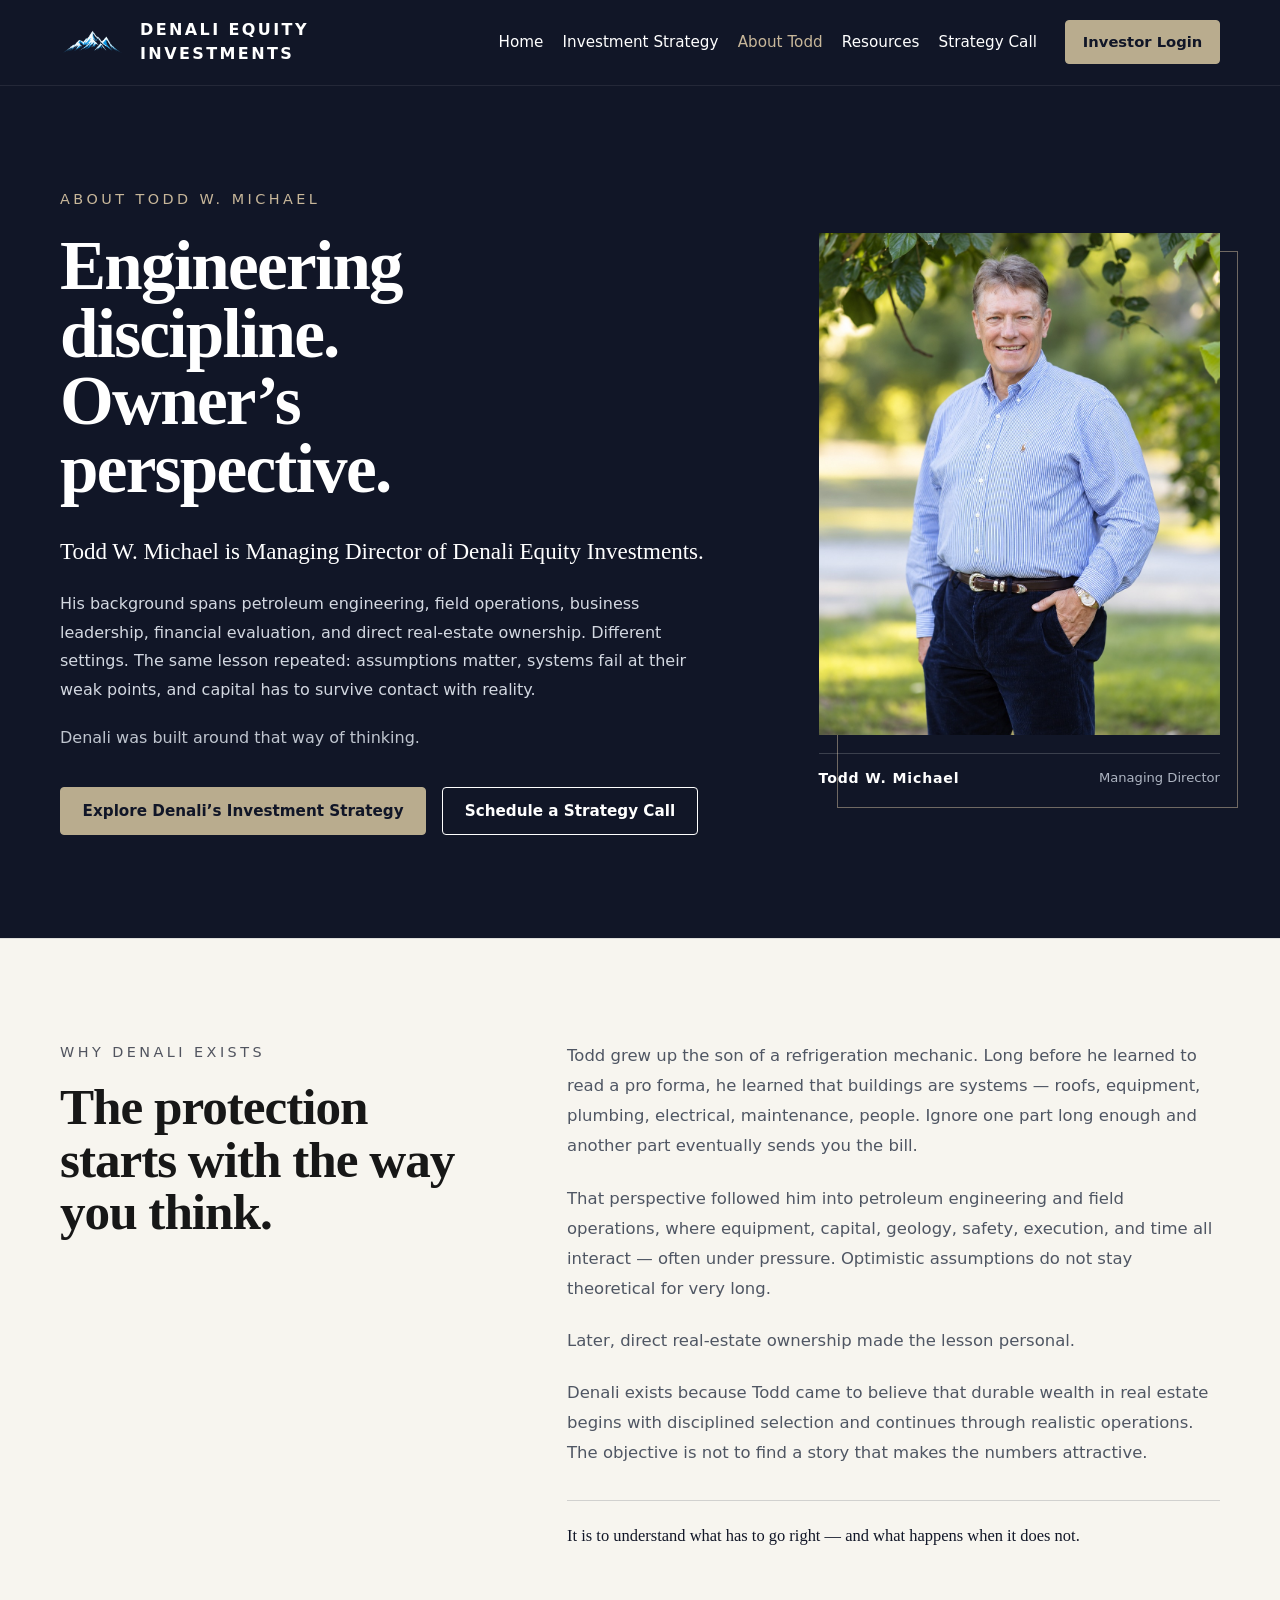
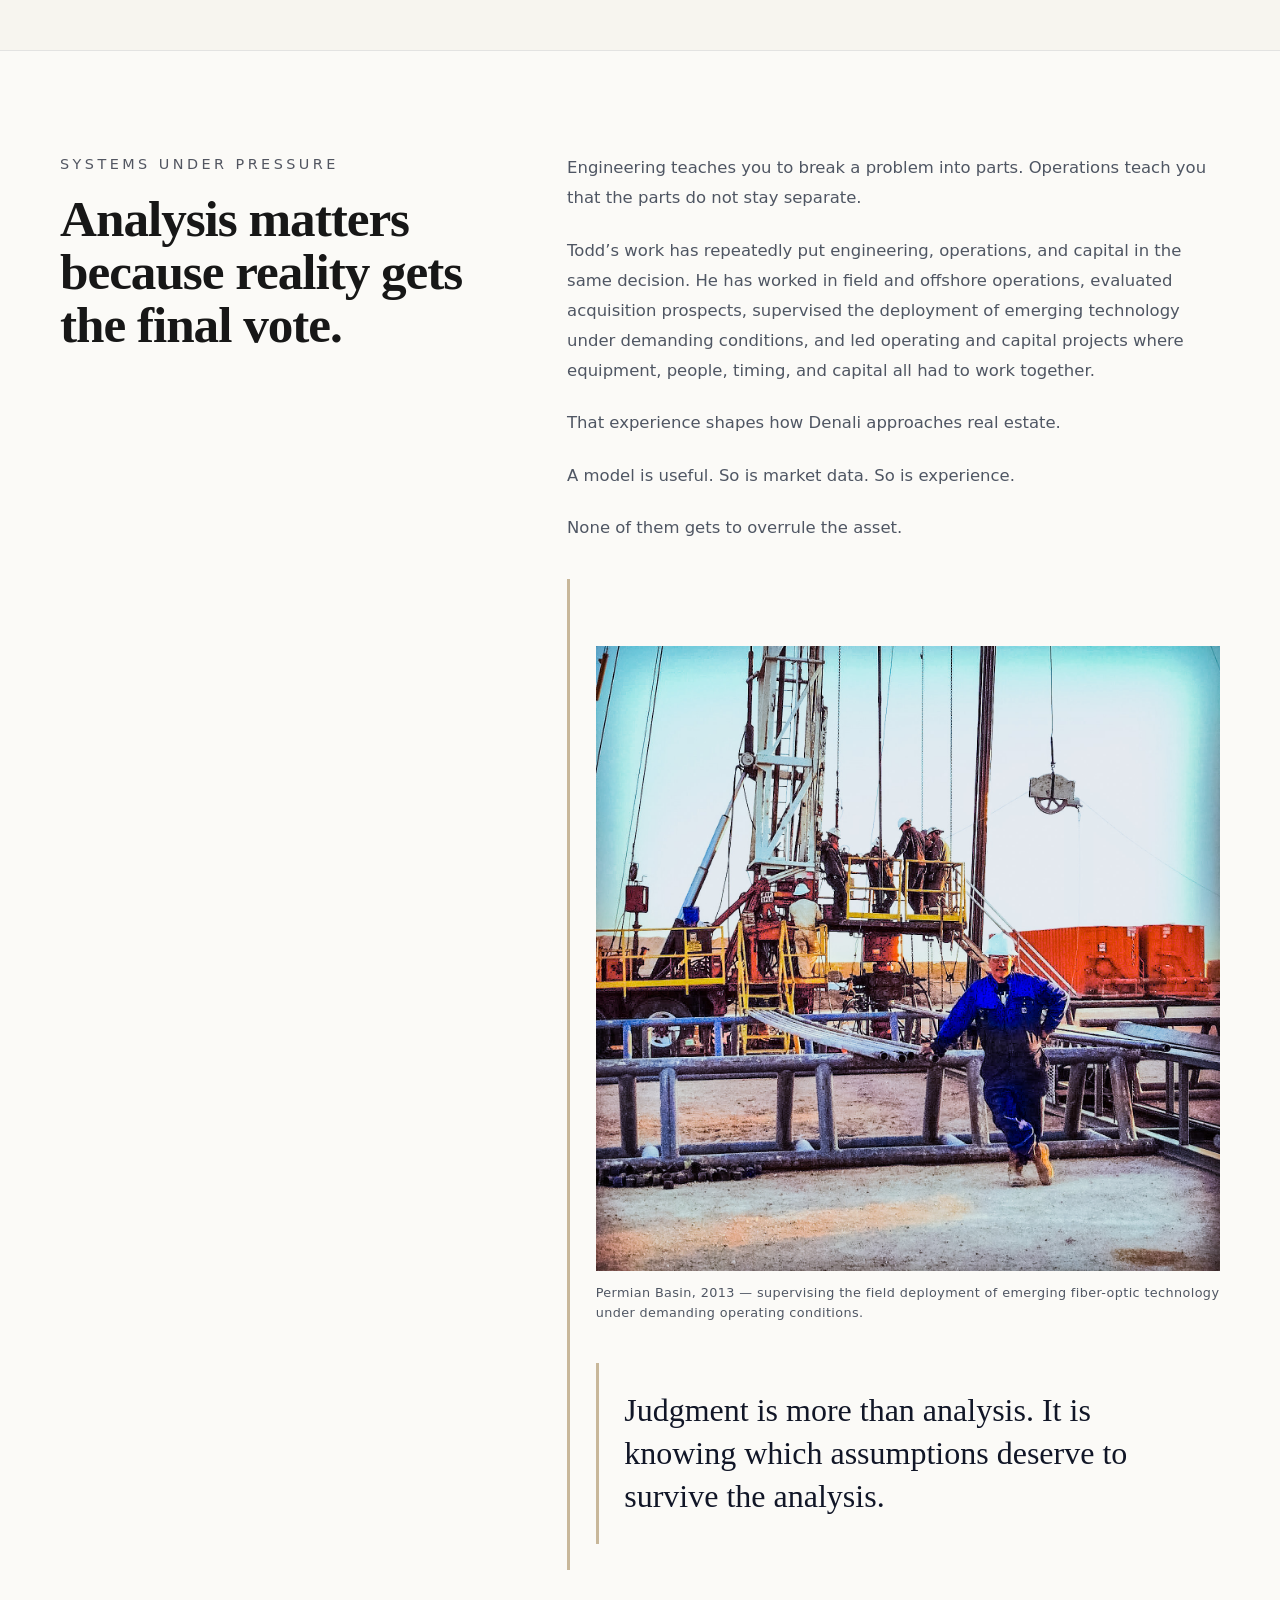
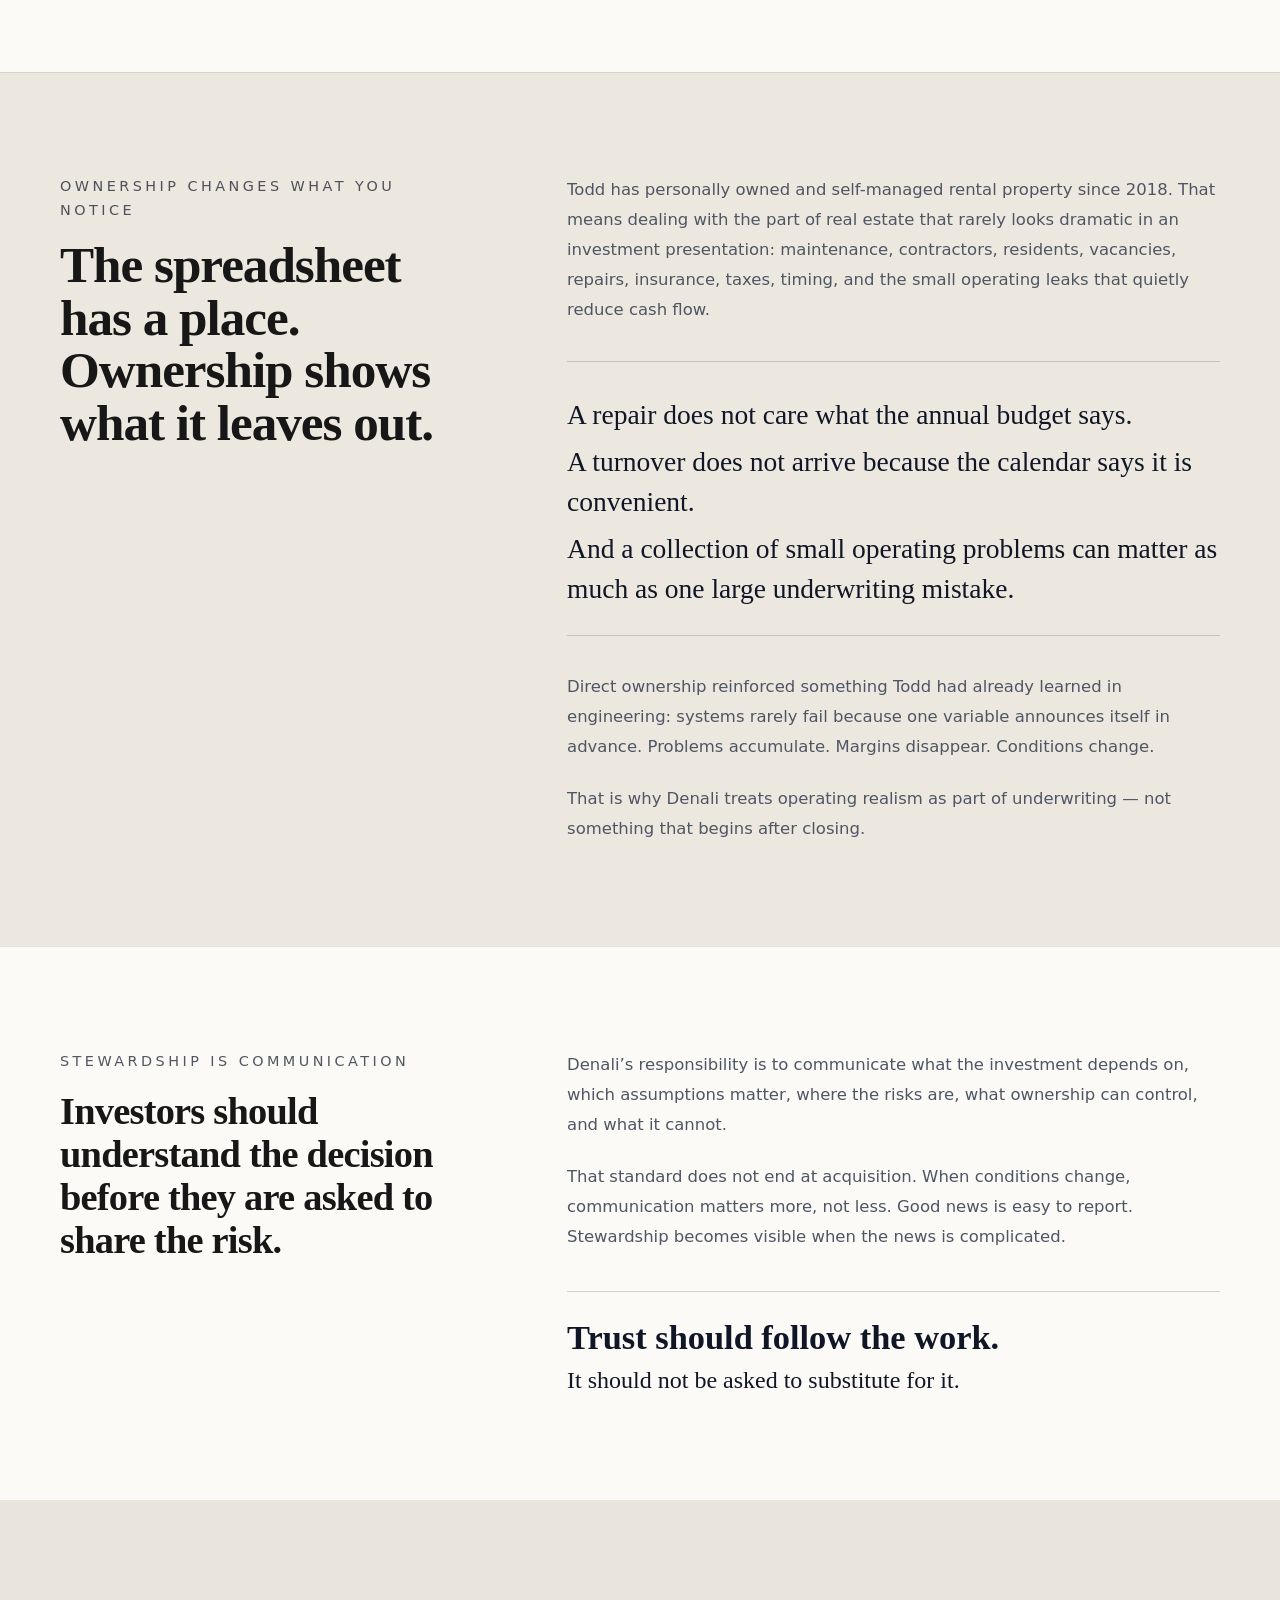
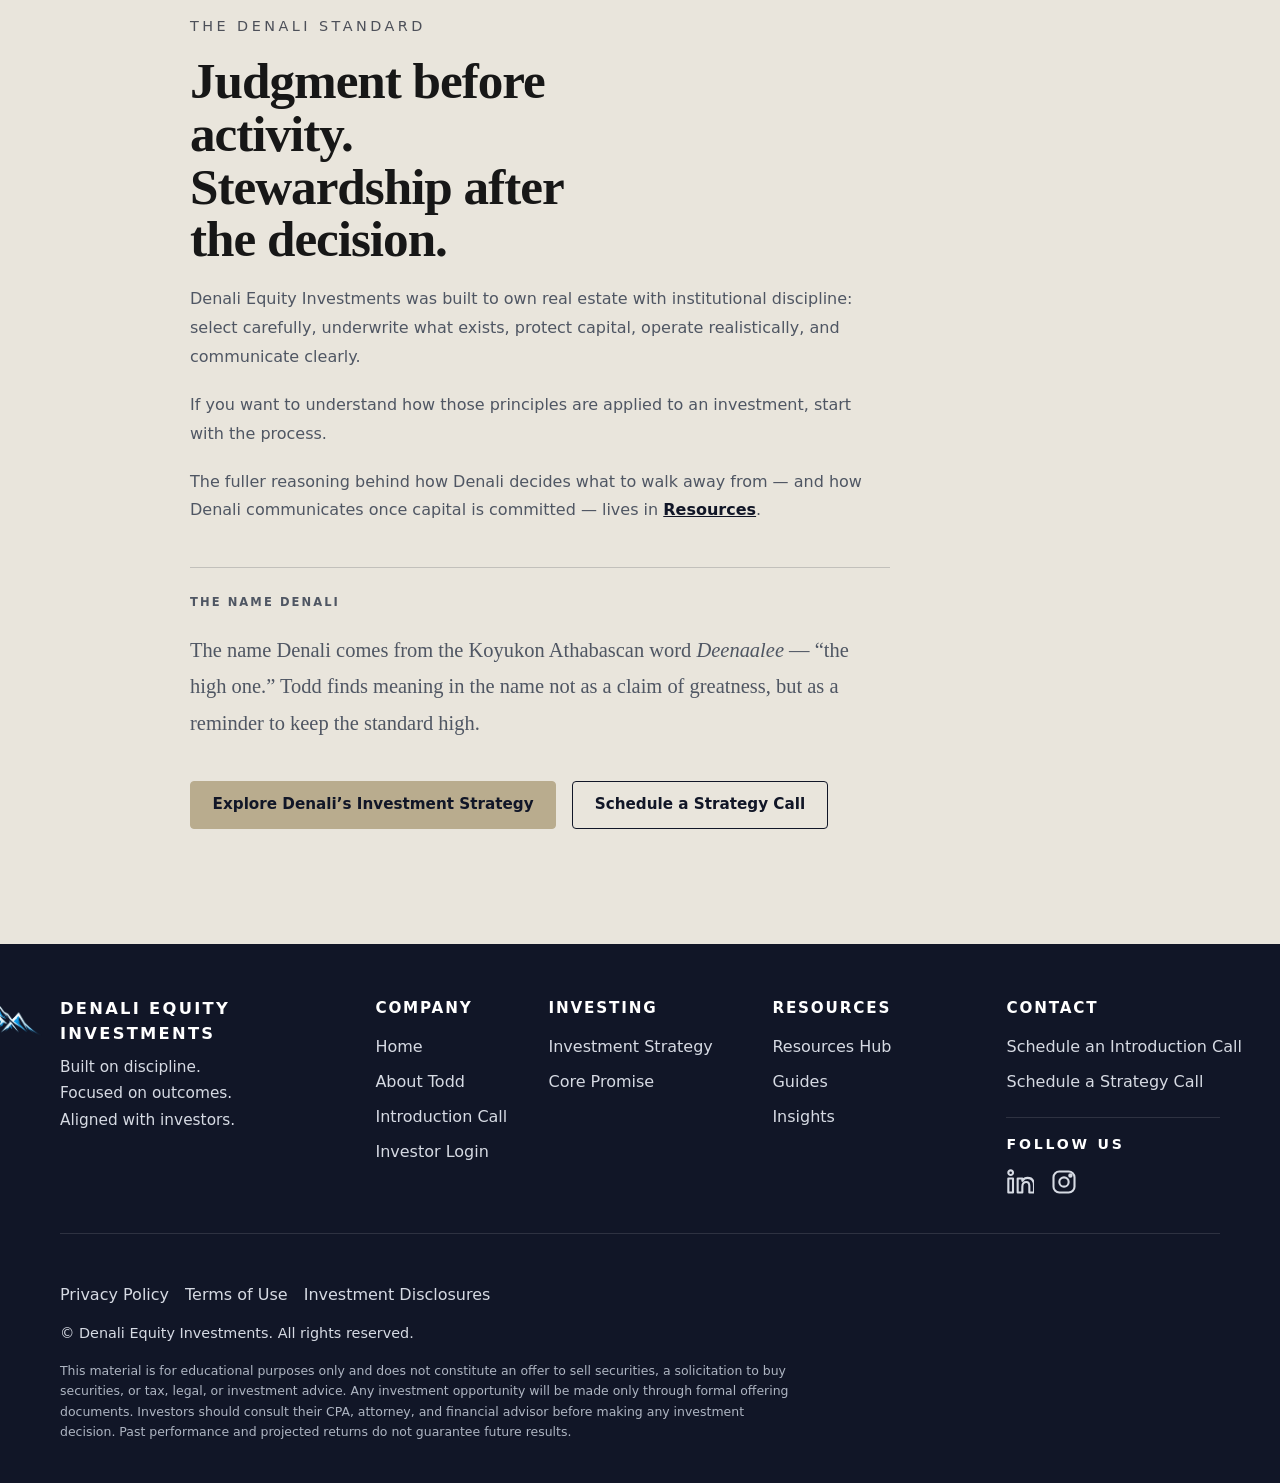
==== about-todd.html @ 204af6e9 "Initial Denali Equity Investments public website" ====
<!DOCTYPE html>
<html lang="en">
<head>
  <meta charset="UTF-8">
  <meta name="viewport" content="width=device-width, initial-scale=1.0">

  <title>About Todd W. Michael | Denali Equity Investments</title>

<meta
  name="description"
  content="Learn how Todd W. Michael's engineering, operating, business, and real-estate ownership experience shapes Denali Equity Investments' approach to judgment, risk, and capital stewardship."
>

  <link rel="stylesheet" href="assets/css/styles.css">
</head>

<body>

  <header class="site-header">
    <div class="container header-inner">

      <a class="brand" href="index.html">
        <img
          class="brand-logo"
          src="assets/img/mountain-logo.png"
          alt="Denali Equity Investments logo"
        >
        <span class="brand-name">Denali Equity Investments</span>
      </a>

      <button
        class="nav-toggle"
        type="button"
        aria-label="Open navigation"
        aria-expanded="false"
        onclick="toggleNav(this)"
      >
        <span></span>
        <span></span>
        <span></span>
      </button>

      <nav aria-label="Primary navigation">
        <ul class="nav-list">
  <li><a href="index.html">Home</a></li>

  <li>
    <a href="investment-strategy.html">
      Investment Strategy
    </a>
  </li>

  <li>
    <a href="about-todd.html" aria-current="page">
      About Todd
    </a>
  </li>

  <li><a href="resources.html">Resources</a></li>
  <li><a href="https://unlockmyprivatewealth.com/strategy-call/">Strategy Call</a></li>
</ul>
      </nav>

      <a
        class="cta cta--utility"
        href="https://www.cashflowportal.com/accounts/login"
      >
        Investor Login
      </a>

    </div>
  </header>


  <main>

  <!-- =====================================================
       HERO
       ===================================================== -->

  <section class="about-page-hero">
    <div class="container about-page-hero-grid">
      <div class="about-page-hero-copy">
        <p class="eyebrow">About Todd W. Michael</p>
        <h1>Engineering discipline. Owner’s perspective.</h1>
        <p class="about-page-hero-lead">Todd W. Michael is Managing Director of Denali Equity Investments.</p>
        <p class="about-page-hero-body">
          His background spans petroleum engineering, field operations, business leadership,
          financial evaluation, and direct real-estate ownership. Different settings. The same
          lesson repeated: assumptions matter, systems fail at their weak points, and capital
          has to survive contact with reality.
        </p>
        <p class="about-page-hero-close">Denali was built around that way of thinking.</p>
        <div class="hero-actions">
          <a class="cta cta--primary" href="investment-strategy.html">Explore Denali’s Investment Strategy</a>
          <a class="cta cta--secondary" href="https://unlockmyprivatewealth.com/strategy-call/">Schedule a Strategy Call</a>
        </div>
      </div>

      <figure class="about-page-portrait">
        <img
          src="assets/img/todd-w-michael-about-hero.jpg"
          alt="Todd W. Michael, Managing Director of Denali Equity Investments"
          loading="eager"
          decoding="async"
        >
        <figcaption>
          <strong>Todd W. Michael</strong>
          <span>Managing Director</span>
        </figcaption>
      </figure>
    </div>
  </section>

  <!-- =====================================================
       WHY DENALI EXISTS
       ===================================================== -->

  <section class="about-page-section">
    <div class="container about-page-two-column">
      <div>
        <p class="eyebrow">Why Denali Exists</p>
        <h2>The protection starts with the way you think.</h2>
      </div>
      <div class="about-page-body">
        <p>
          Todd grew up the son of a refrigeration mechanic. Long before he learned to read a
          pro forma, he learned that buildings are systems — roofs, equipment, plumbing,
          electrical, maintenance, people. Ignore one part long enough and another part
          eventually sends you the bill.
        </p>
        <p>
          That perspective followed him into petroleum engineering and field operations, where
          equipment, capital, geology, safety, execution, and time all interact — often under
          pressure. Optimistic assumptions do not stay theoretical for very long.
        </p>
        <p>Later, direct real-estate ownership made the lesson personal.</p>
        <p>
          Denali exists because Todd came to believe that durable wealth in real estate begins
          with disciplined selection and continues through realistic operations. The objective
          is not to find a story that makes the numbers attractive.
        </p>
        <p class="about-page-emphasis">
          It is to understand what has to go right — and what happens when it does not.
        </p>
      </div>
    </div>
  </section>

  <!-- =====================================================
       SYSTEMS UNDER PRESSURE
       ===================================================== -->

  <section class="about-page-section about-page-section--light">
    <div class="container about-page-two-column">
      <div>
        <p class="eyebrow">Systems Under Pressure</p>
        <h2>Analysis matters because reality gets the final vote.</h2>
      </div>
      <div class="about-page-body">
        <p>Engineering teaches you to break a problem into parts. Operations teach you that the parts do not stay separate.</p>
        <p>
          Todd’s work has repeatedly put engineering, operations, and capital in the same
          decision. He has worked in field and offshore operations, evaluated acquisition
          prospects, supervised the deployment of emerging technology under demanding
          conditions, and led operating and capital projects where equipment, people, timing,
          and capital all had to work together.
        </p>
        <p>That experience shapes how Denali approaches real estate.</p>
        <p>A model is useful. So is market data. So is experience.</p>
        <p>None of them gets to overrule the asset.</p>

        <div class="about-page-principle">
          <figure class="about-page-field-photo">
            <img
              src="assets/img/todd-field-permian-2013.jpg"
              alt="Field operations in the Permian Basin"
              loading="lazy"
              decoding="async"
            >
            <figcaption>
              Permian Basin, 2013 — supervising the field deployment of emerging fiber-optic
              technology under demanding operating conditions.
            </figcaption>
          </figure>

          <div class="about-page-principle">
            <strong>
              Judgment is more than analysis. It is knowing which assumptions deserve to
              survive the analysis.
            </strong>
          </div>
        </div>
      </div>
    </div>
  </section>

  <!-- =====================================================
       OWNERSHIP
       ===================================================== -->

  <section class="about-page-section about-page-section--stone">
    <div class="container about-page-two-column">
      <div>
        <p class="eyebrow">Ownership Changes What You Notice</p>
        <h2>The spreadsheet has a place. Ownership shows what it leaves out.</h2>
      </div>
      <div class="about-page-body">
        <p>
          Todd has personally owned and self-managed rental property since 2018. That means
          dealing with the part of real estate that rarely looks dramatic in an investment
          presentation: maintenance, contractors, residents, vacancies, repairs, insurance,
          taxes, timing, and the small operating leaks that quietly reduce cash flow.
        </p>
        <div class="about-page-reality-lines">
          <p>A repair does not care what the annual budget says.</p>
          <p>A turnover does not arrive because the calendar says it is convenient.</p>
          <p>And a collection of small operating problems can matter as much as one large underwriting mistake.</p>
        </div>
        <p>
          Direct ownership reinforced something Todd had already learned in engineering: systems
          rarely fail because one variable announces itself in advance. Problems accumulate.
          Margins disappear. Conditions change.
        </p>
        <p>
          That is why Denali treats operating realism as part of underwriting — not something
          that begins after closing.
        </p>
      </div>
    </div>
  </section>

  <!-- =====================================================
       STEWARDSHIP
       ===================================================== -->

  <section class="about-page-section about-page-section--light">
    <div class="container about-page-two-column">
      <div>
        <p class="eyebrow">Stewardship Is Communication</p>
        <h2 class="about-page-stewardship-heading">Investors should understand the decision before they are asked to share the risk.</h2>
      </div>
      <div class="about-page-body">
        <p>
          Denali’s responsibility is to communicate what the investment depends on, which
          assumptions matter, where the risks are, what ownership can control, and what it cannot.
        </p>
        <p>
          That standard does not end at acquisition. When conditions change, communication matters
          more, not less. Good news is easy to report. Stewardship becomes visible when the news is
          complicated.
        </p>

        <div class="about-page-stewardship-note">
          <strong>Trust should follow the work.</strong>
          <span>It should not be asked to substitute for it.</span>
        </div>
      </div>
    </div>
  </section>

  <!-- =====================================================
       CLOSE
       ===================================================== -->

  <section class="about-page-close">
    <div class="container about-page-close-inner">
      <p class="eyebrow">The Denali Standard</p>
      <h2>Judgment before activity. Stewardship after the decision.</h2>
      <p>
        Denali Equity Investments was built to own real estate with institutional discipline:
        select carefully, underwrite what exists, protect capital, operate realistically, and
        communicate clearly.
      </p>
      <p>
        If you want to understand how those principles are applied to an investment, start with
        the process.
      </p>

      <p class="about-page-resource-bridge">
        The fuller reasoning behind how Denali decides what to walk away from — and how Denali
        communicates once capital is committed — lives in
        <a href="resources.html#insights">Resources</a>.
      </p>

      <div class="about-page-name-note">
        <span>The Name Denali</span>
        <p>
          The name Denali comes from the Koyukon Athabascan word <em>Deenaalee</em> — “the high
          one.” Todd finds meaning in the name not as a claim of greatness, but as a reminder to
          keep the standard high.
        </p>
      </div>

      <div class="about-page-close-actions">
        <a class="cta cta--primary" href="investment-strategy.html">Explore Denali’s Investment Strategy</a>
        <a class="cta cta--secondary-light" href="https://unlockmyprivatewealth.com/strategy-call/">Schedule a Strategy Call</a>
      </div>
    </div>
  </section>

</main>
  <!-- =======================================================
       FOOTER
       ======================================================= -->

  
 <footer class="site-footer" id="contact">
    <div class="container footer-inner">

      <div class="footer-grid">

        <div class="footer-brand">
          <img
            class="brand-logo"
            src="assets/img/mountain-logo.png"
            alt="Denali Equity Investments logo"
          >

          <div>
            <p class="footer-brand-name">
              Denali Equity Investments
            </p>

            <p class="footer-tagline">
              Built on discipline.<br>
              Focused on outcomes.<br>
              Aligned with investors.
            </p>
          </div>
        </div>


        <div class="footer-column">
          <h2>Company</h2>

          <ul>
            <li><a href="index.html">Home</a></li>
            <li><a href="about-todd.html">About Todd</a></li>
            <li><a href="https://unlockmyprivatewealth.com/introduction-call/">Introduction Call</a></li>
            <li>
              <a
                href="https://www.cashflowportal.com/accounts/login"
                target="_blank"
                rel="noopener noreferrer"
              >
                Investor Login
              </a>
            </li>
          </ul>
        </div>


        <div class="footer-column">
          <h2>Investing</h2>

          <ul>
            <li>
              <a href="investment-strategy.html">
                Investment Strategy
              </a>
            </li>

            <li>
              <a href="index.html#top">
                Core Promise
              </a>
            </li>
          </ul>
        </div>


        <div class="footer-column">
          <h2>Resources</h2>

          <ul>
            <li><a href="resources.html">Resources Hub</a></li>
            <li><a href="resources.html#guides">Guides</a></li>
            <li><a href="resources.html#insights">Insights</a></li>
          </ul>
        </div>


        <div class="footer-column footer-contact-column">
          <h2>Contact</h2>

          <ul>
            <li><a href="https://unlockmyprivatewealth.com/introduction-call/">Schedule an Introduction Call</a></li>

            <li>
              <a href="https://unlockmyprivatewealth.com/strategy-call/">
                Schedule a Strategy Call
              </a>
            </li>
          </ul>

          <div class="footer-contact-social">

            <div class="footer-contact-divider"></div>

            <p class="footer-social-label">
              Follow Us
            </p>

            <div class="footer-social-links">

              <a
                class="footer-social-link"
                href="https://www.linkedin.com/company/denali-equity-investments/"
                target="_blank"
                rel="noopener noreferrer"
                aria-label="Denali Equity Investments on LinkedIn"
              >
                <svg viewBox="0 0 24 24" aria-hidden="true">
                  <circle cx="4" cy="4" r="2"></circle>
                  <path d="M2 9h4v12H2z"></path>
                  <path d="M10 9h4v2c1-1.5 2.5-2.5 4.5-2.5 3.3 0 5.5 2.2 5.5 6.5v6h-4v-5.5c0-2.2-.8-3.5-2.6-3.5-2.1 0-3.4 1.5-3.4 4v5h-4z"></path>
                </svg>
              </a>


              <a
                class="footer-social-link"
                href="https://www.instagram.com/denaliequities/"
                target="_blank"
                rel="noopener noreferrer"
                aria-label="Denali Equity Investments on Instagram"
              >
                <svg viewBox="0 0 24 24" aria-hidden="true">
                  <rect x="3" y="3" width="18" height="18" rx="5"></rect>
                  <circle cx="12" cy="12" r="4"></circle>
                  <circle cx="17.5" cy="6.5" r="1"></circle>
                </svg>
              </a>

            </div>
          </div>
        </div>

      </div>


      <div class="footer-divider"></div>


      <div class="footer-bottom">

        <p class="legal-links">
          <a href="https://unlockmyprivatewealth.com/privacy.html">Privacy Policy</a>
          <a href="https://unlockmyprivatewealth.com/terms.html">Terms of Use</a>
          <a href="https://unlockmyprivatewealth.com/disclosures.html">Investment Disclosures</a>
        </p>

        <p class="footer-copyright">
          © Denali Equity Investments. All rights reserved.
        </p>

        <p class="legal footer-disclaimer">
          This material is for educational purposes only and does not
          constitute an offer to sell securities, a solicitation to buy
          securities, or tax, legal, or investment advice. Any investment
          opportunity will be made only through formal offering documents.
          Investors should consult their CPA, attorney, and financial advisor
          before making any investment decision. Past performance and
          projected returns do not guarantee future results.
        </p>

      </div>

    </div>
  </footer>


  <script>
    function toggleNav(button) {
      const header = button.closest('.header-inner');
      const open = header.classList.toggle('is-open');

      button.setAttribute('aria-expanded', open);
      button.setAttribute(
        'aria-label',
        open ? 'Close navigation' : 'Open navigation'
      );
    }
  </script>

</body>
</html>
---- assets/css/styles.css ----
:root {
  --denali-blue: #111627;
  --denali-taupe: #C8B79A;
  --denali-light-taupe: #F7F5EF;
  --denali-white: #FFFFFF;
  --denali-text-dark: #171717;
  --denali-text-muted: #4F5663;
  --denali-gold: #DAB363;
  --color-navy-950: var(--denali-blue);
  --color-navy-900: var(--denali-blue);
  --color-navy-800: #222a3d;
  --color-ivory: var(--denali-light-taupe);
  --color-white: var(--denali-white);
  --color-stone: var(--denali-taupe);
  --color-slate: #aeb5c2;
  --color-text-dark: var(--denali-text-dark);
  --color-text-muted: var(--denali-text-muted);
  --color-border-light: rgba(255, 255, 255, 0.12);
  --radius: 4px;
  --max-width: min(1160px, calc(100% - 2rem));
}

* {
  box-sizing: border-box;
}

html {
  scroll-behavior: smooth;
}

body {
  margin: 0;
  min-height: 100%;
  font-family: Inter, system-ui, -apple-system, BlinkMacSystemFont, "Segoe UI", sans-serif;
  line-height: 1.65;
  font-size: 1rem;
  color: var(--denali-text-dark);
  background: var(--denali-light-taupe);
}

.container {
  width: var(--max-width);
  margin: 0 auto;
}

.site-header {
  background: var(--denali-blue);
  color: var(--denali-white);
  border-bottom: 1px solid rgba(255, 255, 255, 0.08);
}

.header-inner {
  display: flex;
  align-items: center;
  justify-content: space-between;
  gap: 1rem;
  padding: 1rem 0;
}

.brand {
  display: inline-flex;
  align-items: center;
  gap: 0.85rem;
  color: var(--denali-white);
  text-decoration: none;
}

.brand-logo {
  display: block;
  width: 48px;
  height: auto;
}

.brand-name {
  font-size: 0.95rem;
  font-weight: 700;
  letter-spacing: 0.12em;
  text-transform: uppercase;
}

.nav-list {
  display: flex;
  flex-wrap: nowrap;
  gap: 1rem;
  margin: 0;
  padding: 0;
  list-style: none;
}

.nav-list a {
  color: var(--denali-white);
  text-decoration: none;
  font-weight: 500;
}

button,
a.button,
.cta {
  font: inherit;
}

.cta {
  display: inline-flex;
  align-items: center;
  justify-content: center;
  min-height: 3rem;
  padding: 0 1.35rem;
  border-radius: var(--radius);
  border: 1px solid transparent;
  text-decoration: none;
  font-weight: 700;
  font-size: 0.95rem;
  line-height: 1;
  cursor: pointer;
  transition: background-color 180ms ease, color 180ms ease, border-color 180ms ease, opacity 180ms ease;
}

.cta:hover:not([disabled]) {
  transform: none;
}

.cta:focus-visible {
  outline: 2px solid var(--denali-gold);
  outline-offset: 3px;
}

.cta--primary {
  background: #B9AC8E;
  border-color: #B9AC8E;
  color: var(--denali-blue);
}

.cta--primary:hover:not([disabled]) {
  background-color: #a99970;
  border-color: #a99970;
  color: var(--denali-blue);
}

.cta--secondary {
  background: transparent;
  border-color: var(--denali-white);
  color: var(--denali-white);
}

.cta--secondary:hover:not([disabled]),
.cta-secondary-dark:hover:not([disabled]),
.cta-secondary-light:hover:not([disabled]) {
  background: #B9AC8E;
  border-color: #B9AC8E;
  color: var(--denali-blue);
}

.cta-secondary-light {
  background: transparent;
  border-color: var(--denali-blue);
  color: var(--denali-blue);
}

.cta--utility {
  min-height: 2.75rem;
  padding: 0 1.05rem;
  background: #B9AC8E;
  border-color: #B9AC8E;
  color: var(--denali-blue);
  font-size: 0.92rem;
}

.cta--utility:hover:not([disabled]) {
  background-color: #a99970;
  border-color: #a99970;
  color: var(--denali-blue);
}

.cta--primary[disabled],
.cta--utility[disabled],
.cta--primary[aria-disabled="true"],
.cta--utility[aria-disabled="true"] {
  opacity: 1 !important;
}

.button-disabled,
.cta[disabled],
.cta[aria-disabled="true"] {
  opacity: 0.68;
  cursor: not-allowed;
  pointer-events: none;
}

.hero {
  position: relative;
  padding: clamp(4rem, 8vw, 6.5rem) 0 clamp(4.5rem, 9vw, 5.5rem);
  min-height: 75vh;
  background: var(--denali-blue);
  color: var(--denali-white);
  overflow: hidden;
}

.hero::before {
  content: "";
  position: absolute;
  inset: 0;
  background-image:
    linear-gradient(
      90deg,
      rgba(17, 22, 39, 0.98) 0%,
      rgba(17, 22, 39, 0.90) 24%,
      rgba(17, 22, 39, 0.58) 48%,
      rgba(17, 22, 39, 0.20) 72%,
      rgba(17, 22, 39, 0.08) 100%
    ),
    linear-gradient(
      180deg,
      rgba(17, 22, 39, 0.02) 45%,
      rgba(17, 22, 39, 0.50) 78%,
      rgba(17, 22, 39, 1.00) 100%
    ),
   url("../img/denali-hero-final-optimized.jpg");
  background-size: cover;
  background-position: center;
  z-index: 0;
}

.hero-content {
  position: relative;
  z-index: 1;
  display: grid;
  gap: 1.5rem;
  max-width: 920px;
}

.eyebrow {
  margin: 0;
  font-size: 0.9rem;
  letter-spacing: 0.24em;
  text-transform: uppercase;
  color: #c4c9d1;
}

.hero h1 {
  margin: 0;
  font-family: Georgia, Cambria, "Times New Roman", serif;
  font-size: clamp(2.3rem, 3.2vw, 3rem);
  line-height: 1.08;
  max-width: 14ch;
}

.hero-copy {
  margin: 0;
  max-width: 720px;
  color: #d5dae3;
  font-size: 1rem;
}

.hero-actions {
  display: flex;
  flex-wrap: wrap;
  gap: 1rem;
}

.brand-strip {
  background: var(--denali-blue);
  border-top: 1px solid rgba(255, 255, 255, 0.08);
  color: var(--denali-white);
}

.brand-strip-grid {
  display: grid;
  grid-template-columns: repeat(4, minmax(0, 1fr));
  gap: 0;
  padding: 1.8rem 0;
}

.brand-strip-item {
  display: flex;
  flex-direction: column;
  align-items: center;
  justify-content: center;
  gap: 1rem;
  text-align: center;
  border-left: 1px solid rgba(255, 255, 255, 0.16);
  padding: 0 1.25rem;
}

.brand-strip-item:first-child {
  border-left: 0;
}

.brand-strip-item svg {
  width: 42px;
  height: 42px;
  stroke: var(--denali-gold);
  stroke-width: 2.4;
  stroke-linecap: round;
  stroke-linejoin: round;
  fill: none;
}

.brand-strip-title {
  display: block;
  font-family: Georgia, Cambria, "Times New Roman", serif;
  font-size: 1.15rem;
  line-height: 1.15;
  color: var(--denali-white);
}

.brand-strip-copy {
  display: block;
  font-family: Inter, system-ui, -apple-system, BlinkMacSystemFont, "Segoe UI", sans-serif;
  font-size: 0.98rem;
  line-height: 1.4;
  color: #d6dae3;
}

.section {
  padding: 4rem 0;
  background: var(--denali-light-taupe);
  border-top: 1px solid rgba(17, 22, 39, 0.10);
}

.section:first-of-type {
  border-top: 0;
}

.section h2 {
  margin: 0 0 1rem;
  font-family: Georgia, Cambria, "Times New Roman", serif;
  font-size: clamp(2rem, 3vw, 2.8rem);
  line-height: 1.05;
}

.section p,
.section li {
  margin: 0;
  max-width: 68ch;
  color: var(--denali-text-muted);
}

.feature-grid {
  display: grid;
  gap: 1.25rem;
  margin-top: 2rem;
}

.feature-card {
  padding: 1.7rem;
  background: rgba(255, 255, 255, 0.72);
  border: 1px solid rgba(17, 22, 39, 0.08);
  border-radius: var(--radius);
}

.feature-card h3 {
  margin: 0 0 0.75rem;
  font-size: 1.1rem;
  color: var(--denali-text-dark);
}

.feature-card p {
  margin: 0;
  color: var(--denali-text-muted);
  line-height: 1.75;
}

.simple-list,
.details-list,
.process-list {
  margin: 1.8rem 0 0;
  padding-left: 1.35rem;
}

.simple-list li,
.details-list li,
.process-list li {
  margin: 0.85rem 0;
  color: var(--denali-text-dark);
}

.process-list li {
  margin: 1rem 0;
}

.process-list strong {
  color: var(--denali-text-dark);
}

.site-footer {
  background: var(--denali-blue);
  color: #d6dae3;
}

.footer-inner {
  display: grid;
  gap: 1.25rem;
  padding: 2.5rem 0 2rem;
}

.footer-grid {
  display: grid;
  grid-template-columns: 1.6fr repeat(4, minmax(0, 1fr));
  gap: 1.4rem;
}

.footer-brand {
  display: flex;
  align-items: flex-start;
  gap: 0.9rem;
}

.footer-brand-name {
  margin: 0 0 0.5rem;
  color: var(--denali-white);
  font-size: 1rem;
  font-weight: 700;
  letter-spacing: 0.12em;
  text-transform: uppercase;
}

.footer-tagline {
  margin: 0;
  color: #d6dae3;
  font-size: 0.96rem;
  line-height: 1.7;
}

.footer-column h2 {
  margin: 0 0 0.8rem;
  color: var(--denali-white);
  font-size: 0.95rem;
  letter-spacing: 0.12em;
  text-transform: uppercase;
}

.footer-column ul {
  list-style: none;
  margin: 0;
  padding: 0;
  display: grid;
  gap: 0.55rem;
}

.footer-column a,
.legal-links a {
  color: #d6dae3;
  text-decoration: none;
}

.footer-column a:hover,
.legal-links a:hover {
  color: var(--denali-white);
}

.footer-contact-column {
  display: flex;
  flex-direction: column;
  justify-content: flex-start;
}

.footer-contact-social {
  margin-top: 1.15rem;
}

.footer-contact-divider {
  border-top: 1px solid rgba(255, 255, 255, 0.12);
  margin: 0 0 0.95rem;
}

.footer-social-label {
  margin: 0 0 0.75rem;
  color: #d6dae3;
  font-size: 0.75rem;
  letter-spacing: 0.18em;
  text-transform: uppercase;
}

.footer-social-links {
  display: flex;
  align-items: center;
  gap: 0.85rem;
}

.footer-social-link {
  display: inline-flex;
  align-items: center;
  justify-content: center;
  color: #d6dae3;
  transition: color 175ms ease;
}

.footer-social-link:hover {
  color: #B9AC8E;
}

.footer-social-link svg {
  width: 26px;
  height: 26px;
  stroke: currentColor;
  stroke-width: 1.8;
  stroke-linecap: round;
  stroke-linejoin: round;
  fill: none;
}

.footer-divider {
  border-top: 1px solid rgba(255, 255, 255, 0.12);
}

.footer-bottom {
  display: grid;
  gap: 0.75rem;
  padding-top: 1rem;
}

.legal-links {
  display: flex;
  flex-wrap: wrap;
  gap: 1rem;
  margin: 0;
}

.legal {
  margin: 0;
  font-size: 0.92rem;
  max-width: 72ch;
}


.nav-toggle {
  display: none;
  background: none;
  border: 0;
  padding: 0.5rem;
  color: var(--denali-white);
  cursor: pointer;
}

.nav-toggle span {
  display: block;
  width: 24px;
  height: 2px;
  margin: 5px 0;
  background: currentColor;
}
@media (min-width: 740px) {
  .feature-grid {
    grid-template-columns: repeat(3, minmax(0, 1fr));
  }
}

@media (max-width: 860px) {
  .hero h1 {
    font-size: clamp(2.4rem, 6vw, 3.4rem);
  }

  .brand-strip-grid {
    grid-template-columns: repeat(2, minmax(0, 1fr));
  }

  .brand-strip-item:nth-child(odd) {
    border-left: 0;
  }

  .footer-grid {
    grid-template-columns: repeat(2, minmax(0, 1fr));
  }
}

@media (max-width: 720px) {
 .header-inner {
  flex-direction: row;
  align-items: center;
  flex-wrap: wrap;
}

.nav-toggle {
  display: block;
  margin-left: auto;
}

.site-header nav,
.site-header .cta--utility {
  display: none;
  width: 100%;
}

.header-inner.is-open nav {
  display: block;
}

.header-inner.is-open .cta--utility {
  display: inline-flex;
}

  .nav-list {
  flex-direction: column;
  align-items: flex-start;
  gap: 1rem;
  width: 100%;
}

  .hero {
    padding-top: 4.5rem;
  }

  .hero-actions {
    flex-direction: column;
    align-items: stretch;
  }

  .button {
    width: 100%;
  }

  .brand-strip-grid {
    grid-template-columns: 1fr;
  }

  .brand-strip-item {
    border-left: 0;
    border-top: 1px solid rgba(255, 255, 255, 0.20);
    padding-top: 1rem;
  }

  .brand-strip-item:first-child {
    border-top: 0;
    padding-top: 0;
  }

  .footer-grid {
    grid-template-columns: 1fr;
  }
}
/* =========================================================
   Homepage Visual Architecture
   ========================================================= */

/* Compact institutional brand strip */
.brand-strip {
  padding: 1.15rem 0;
}

.brand-strip-grid {
  display: grid;
  grid-template-columns: repeat(4, minmax(0, 1fr));
}

.brand-strip-item {
  min-width: 0;
  padding: 0.2rem 1rem;
  gap: 0.7rem;
}

.brand-strip-item svg {
  width: 30px;
  height: 30px;
  flex: 0 0 auto;
}

.brand-strip-title {
  font-size: 0.9rem;
  line-height: 1.15;
}

.brand-strip-copy {
  margin-top: 0.15rem;
  font-size: 0.72rem;
  line-height: 1.2;
}


/* Restrained hover treatment for Discipline Before Opportunity cards */
.feature-card {
  transition:
    transform 200ms ease,
    box-shadow 200ms ease;
}

@media (hover: hover) {
  .feature-card:hover {
    transform: translateY(-4px);
    box-shadow: 0 12px 30px rgba(13, 20, 38, 0.1);
  }
}


/* Five-step investment process */
.process-list {
  list-style: none;
  counter-reset: process-step;
  display: grid;
  grid-template-columns: repeat(5, minmax(0, 1fr));
  margin: 2.25rem 0 0;
  padding: 0;
  border-top: 1px solid rgba(18, 25, 40, 0.18);
}

.process-list li {
  counter-increment: process-step;
  position: relative;
  min-width: 0;
  padding: 3.25rem 1.25rem 1.3rem;
  border-right: 1px solid rgba(18, 25, 40, 0.14);
}

.process-list li:last-child {
  border-right: 0;
}

.process-list li::before {
  content: "0" counter(process-step);
  position: absolute;
  top: 1rem;
  left: 1.25rem;
  font-size: 0.72rem;
  font-weight: 700;
  letter-spacing: 0.14em;
  color: var(--denali-blue, #0d1426);
  opacity: 0.55;
}

.process-list strong {
  display: block;
  line-height: 1.3;
}


/* What We Will Not Buy — deliberate contrast section */
.section--exclusions {
  background: var(--denali-blue, #0d1426);
  color: var(--denali-white, #ffffff);
}

.section--exclusions h2 {
  color: inherit;
}

.section--exclusions .details-list {
  list-style: none;
  display: grid;
  grid-template-columns: repeat(2, minmax(0, 1fr));
  gap: 0.45rem 2.5rem;
  margin: 1.75rem 0 0;
  padding: 0;
}

.section--exclusions .details-list li {
  position: relative;
  padding: 0 0 0.85rem 1.5rem;
  border-bottom: 1px solid rgba(255, 255, 255, 0.12);
  color: rgba(255, 255, 255, 0.88);
}

.section--exclusions .details-list li::before {
  content: "—";
  position: absolute;
  left: 0;
  top: 0;
  color: var(--denali-taupe, #c8ae78);
  font-weight: 700;
}
.section--exclusions .details-list li:last-child::after {
  content: "—";
  margin-left: 0.5rem;
  color: var(--denali-taupe, #c8ae78);
  font-weight: 700;
}
@media (min-width: 900px) {
  .section--exclusions .details-list li:last-child {
    grid-column: 1 / -1;
    justify-self: center;
  }
}
/* Todd credibility principles */
.credibility-signals {
  display: grid;
  grid-template-columns: repeat(4, minmax(0, 1fr));
  margin: 1.75rem 0 0;
  border-top: 1px solid rgba(18, 25, 40, 0.16);
  border-bottom: 1px solid rgba(18, 25, 40, 0.16);
}

.credibility-signals span {
  padding: 1rem 0.9rem;
  font-size: 0.78rem;
  font-weight: 700;
  line-height: 1.3;
  text-align: center;
}

.credibility-signals span + span {
  border-left: 1px solid rgba(18, 25, 40, 0.16);
}


/* Responsive visual architecture */
@media (max-width: 720px) {
  .brand-strip {
    padding: 0.85rem 0;
  }

  .brand-strip-grid {
    grid-template-columns: repeat(2, minmax(0, 1fr));
  }

  .brand-strip-item {
    padding: 0.55rem 0.75rem;
  }

  .process-list {
    grid-template-columns: 1fr;
    margin-top: 1.5rem;
    border-top: 0;
  }

  .process-list li {
    padding: 1.25rem 1rem 1.25rem 3.25rem;
    border-top: 1px solid rgba(18, 25, 40, 0.14);
    border-right: 0;
  }

  .process-list li::before {
    top: 1.25rem;
    left: 0.5rem;
  }

  .section--exclusions .details-list {
    grid-template-columns: 1fr;
  }

  .credibility-signals {
    grid-template-columns: repeat(2, minmax(0, 1fr));
  }

  .credibility-signals span {
    padding: 0.85rem 0.75rem;
    text-align: left;
    border-left: 0;
  }

  .credibility-signals span:nth-child(even) {
    border-left: 1px solid rgba(18, 25, 40, 0.16);
  }

  .credibility-signals span:nth-child(n + 3) {
    border-top: 1px solid rgba(18, 25, 40, 0.16);
  }
}


/* Accessibility */
@media (prefers-reduced-motion: reduce) {
  .feature-card {
    transition: none;
  }

  .feature-card:hover {
    transform: none;
  }
}

/* =========================================================
   Homepage Credibility Imagery
   ========================================================= */

/* Todd W. Michael */
.section--about {
  background: rgba(255, 255, 255, 0.42);
}

.about-grid {
  display: grid;
  grid-template-columns: minmax(0, 1.35fr) minmax(280px, 0.65fr);
  gap: clamp(2.5rem, 6vw, 5rem);
  align-items: center;
}

.about-copy {
  min-width: 0;
}

.about-copy > p:not(.eyebrow) {
  font-size: 1.02rem;
  line-height: 1.8;
}

.about-portrait {
  position: relative;
  max-width: 390px;
  justify-self: end;
}

.about-portrait::before {
  content: "";
  position: absolute;
  inset: 16px -16px -16px 16px;
  border: 1px solid rgba(17, 22, 39, 0.16);
  z-index: 0;
}

.about-portrait img {
  position: relative;
  z-index: 1;
  display: block;
  width: 100%;
  height: auto;
  aspect-ratio: 4 / 5;
  object-fit: cover;
  object-position: center top;
}

.section--about .credibility-signals {
  grid-template-columns: repeat(2, minmax(0, 1fr));
  margin-top: 2rem;
}

.section--about .credibility-signals span {
  text-align: left;
  padding: 1rem 1.1rem;
}

.section--about .credibility-signals span:nth-child(odd) {
  border-left: 0;
}

.section--about .credibility-signals span:nth-child(even) {
  border-left: 1px solid rgba(18, 25, 40, 0.16);
}

.section--about .credibility-signals span:nth-child(n + 3) {
  border-top: 1px solid rgba(18, 25, 40, 0.16);
}


/* Private Wealth Blueprint */
.section--blueprint {
  background: #ece8df;
}

.blueprint-grid {
  display: grid;
  grid-template-columns: minmax(320px, 0.95fr) minmax(0, 1.05fr);
  gap: clamp(2.5rem, 6vw, 5rem);
  align-items: center;
}

.blueprint-visual {
  position: relative;
  max-width: 540px;
}

.blueprint-visual::before {
  content: "";
  position: absolute;
  inset: 18px -18px -18px 18px;
  background: var(--denali-blue);
  opacity: 0.08;
}

.blueprint-visual img {
  position: relative;
  z-index: 1;
  display: block;
  width: 100%;
  height: auto;
  border: 1px solid rgba(17, 22, 39, 0.14);
  box-shadow: 0 22px 45px rgba(17, 22, 39, 0.14);
}

.blueprint-copy {
  min-width: 0;
}

.blueprint-copy > p:not(.eyebrow) {
  margin-bottom: 1.75rem;
  font-size: 1.02rem;
  line-height: 1.8;
}


/* Responsive credibility imagery */
@media (max-width: 820px) {
  .about-grid,
  .blueprint-grid {
    grid-template-columns: 1fr;
  }

  .about-portrait {
    justify-self: start;
    width: min(100%, 390px);
  }

  .blueprint-visual {
    width: min(100%, 540px);
  }
}

@media (max-width: 720px) {
  .about-grid,
  .blueprint-grid {
    gap: 2rem;
  }

  .about-portrait {
    width: min(82%, 340px);
  }

  .about-portrait::before {
    inset: 10px -10px -10px 10px;
  }

  .section--about .credibility-signals {
    grid-template-columns: 1fr;
  }

  .section--about .credibility-signals span,
  .section--about .credibility-signals span:nth-child(even) {
    border-left: 0;
  }

  .section--about .credibility-signals span + span {
    border-top: 1px solid rgba(18, 25, 40, 0.16);
  }

  .blueprint-visual::before {
    inset: 10px -10px -10px 10px;
  }
}

/* =========================================================
   Investor Substance Section
   ========================================================= */

.section--substance {
  background: rgba(255, 255, 255, 0.3);
}

.substance-grid {
  display: grid;
  grid-template-columns: minmax(0, 0.9fr) minmax(360px, 1.1fr);
  gap: clamp(2.5rem, 6vw, 5rem);
  align-items: center;
}

.substance-copy {
  min-width: 0;
}

.substance-copy > p:not(.eyebrow) {
  font-size: 1.02rem;
  line-height: 1.8;
}

.substance-list {
  margin-top: 1.75rem;
}

.substance-list li {
  padding-left: 0.2rem;
}

.substance-visual {
  position: relative;
  margin: 0;
}

.substance-visual::before {
  content: "";
  position: absolute;
  inset: 16px -16px -16px 16px;
  border: 1px solid rgba(17, 22, 39, 0.16);
  z-index: 0;
}

.substance-visual img {
  position: relative;
  z-index: 1;
  display: block;
  width: 100%;
  height: auto;
  aspect-ratio: 16 / 9;
  object-fit: cover;
  object-position: center;
}

.substance-visual figcaption {
  position: relative;
  z-index: 1;
  margin: 1.15rem 1.5rem 0;
  font-size: 0.82rem;
  line-height: 1.6;
  color: var(--denali-text-muted);
}

@media (max-width: 820px) {
  .substance-grid {
    grid-template-columns: 1fr;
  }

  .substance-visual {
    width: 100%;
  }
}

@media (max-width: 720px) {
  .substance-grid {
    gap: 2rem;
  }

  .substance-visual::before {
    inset: 10px -10px -10px 10px;
  }
}

/* =========================================================
   Header + CTA Polish
   ========================================================= */

/* Desktop header refinement */
@media (min-width: 721px) {
  .header-inner {
    gap: clamp(1.25rem, 2.2vw, 2.25rem);
    padding: 1.15rem 0;
  }

  .brand {
    flex: 0 0 auto;
    gap: 1rem;
  }

  .brand-logo {
    width: 64px;
  }

  .brand-name {
    max-width: 10.75rem;
    font-size: 1rem;
    line-height: 1.5;
    letter-spacing: 0.15em;
  }

  .site-header nav {
    margin-left: auto;
  }

  .nav-list {
    align-items: center;
    gap: clamp(1rem, 1.5vw, 1.75rem);
  }

  .nav-list a {
    white-space: nowrap;
    font-size: 0.95rem;
  }

  .cta--utility {
    flex: 0 0 auto;
    white-space: nowrap;
  }
}

/* Slightly stronger brand mark on mobile */
@media (max-width: 720px) {
  .brand-logo {
    width: 52px;
  }

  .brand-name {
    max-width: 9.5rem;
    font-size: 0.82rem;
    line-height: 1.45;
    letter-spacing: 0.12em;
  }
}

/* CTA motion */
.cta {
  transition:
    background-color 180ms ease,
    color 180ms ease,
    border-color 180ms ease,
    transform 180ms ease,
    box-shadow 180ms ease;
}

/* Primary taupe CTA: preserve color, add restrained elevation */
.cta--primary:hover:not([disabled]) {
  background: #B9AC8E;
  border-color: #B9AC8E;
  color: var(--denali-blue);
  transform: translateY(-2px);
  box-shadow:
  0 12px 28px rgba(200, 183, 154, 0.32),
  0 4px 12px rgba(0, 0, 0, 0.22);
}

/* Outline CTA on dark background */
.cta--secondary:hover:not([disabled]) {
  background: var(--denali-white);
  border-color: var(--denali-white);
  color: var(--denali-blue);
}

/* Outline CTA on light background */
.cta--secondary-light {
  background: transparent;
  border-color: var(--denali-blue);
  color: var(--denali-blue);
}

.cta--secondary-light:hover:not([disabled]) {
  background: var(--denali-blue);
  border-color: var(--denali-blue);
  color: var(--denali-white);
}

/* Give the readiness CTA breathing room */
.section .cta--secondary-light {
  margin-top: 1.75rem;
}

/* Respect reduced-motion preferences */
@media (prefers-reduced-motion: reduce) {
  .cta {
    transition: none;
  }

  .cta:hover:not([disabled]) {
    transform: none;
  }
}
/* =========================================================
   Footer Polish
   ========================================================= */

.footer-inner {
  gap: 1.75rem;
  padding: 3.25rem 0 2.5rem;
}

.footer-grid {
  grid-template-columns:
    minmax(240px, 1.4fr)
    minmax(120px, 0.7fr)
    minmax(175px, 0.95fr)
    minmax(185px, 1fr)
    minmax(205px, 1.05fr);
  gap: clamp(1.5rem, 2.4vw, 2.75rem);
  align-items: start;
}

.footer-brand {
  gap: 1rem;
}

.footer-brand .brand-logo {
  width: 58px;
  flex: 0 0 auto;
}

.footer-brand-name {
  font-size: 1.02rem;
  line-height: 1.55;
  letter-spacing: 0.14em;
}

.footer-tagline {
  margin-top: 0.35rem;
}

.footer-column a {
  display: inline-block;
}

@media (min-width: 861px) {
  .footer-column a {
    white-space: nowrap;
  }
}

.footer-contact-social {
  margin-top: 1.35rem;
}

.footer-social-links {
  gap: 1rem;
}

.footer-social-link svg {
  width: 28px;
  height: 28px;
}

.footer-bottom {
  gap: 0.9rem;
  padding-top: 1.25rem;
}

.footer-copyright {
  margin: 0;
  color: #d6dae3;
  font-size: 0.9rem;
}

.footer-disclaimer {
  margin: 0;
  max-width: 92ch;
  color: #aeb5c2;
  font-size: 0.78rem;
  line-height: 1.65;
}

@media (max-width: 860px) {
  .footer-grid {
    grid-template-columns: repeat(2, minmax(0, 1fr));
  }

  .footer-brand {
    grid-column: 1 / -1;
  }
}

@media (max-width: 720px) {
  .footer-inner {
    padding: 2.75rem 0 2.25rem;
  }

 .footer-grid {
  grid-template-columns: repeat(2, minmax(0, 1fr));
  gap: 2.25rem 1.5rem;
}

.footer-brand {
  grid-column: 1 / -1;
}

  .footer-brand .brand-logo {
  width: 72px;
  align-self: flex-start;
  margin-top: 0.75rem;
}

  .footer-column a {
    white-space: normal;
  }

  .footer-disclaimer {
    font-size: 0.76rem;
  }
}
/* Footer brand alignment refinement */
@media (min-width: 861px) {
  .footer-brand {
    position: relative;
    display: block;
    padding-left: 0;
  }

 .footer-brand .brand-logo {
  position: absolute;
  left: 0;
  top: 1.55rem;
  width: 92px;
  transform: translate(calc(-100% - 1rem), -50%);
}

  .footer-brand-name {
    margin-top: 0;
  }
}

/* Stronger social label */
.footer-social-label {
  font-size: 0.88rem;
  font-weight: 700;
  letter-spacing: 0.20em;
  color: var(--denali-white);
}
/* =========================================================
   Where We Invest
   ========================================================= */

.markets-subheading {
  margin: 0.6rem 0 1.4rem;
  color: var(--denali-blue);
  font-size: clamp(1.1rem, 1.45vw, 1.3rem);
  font-weight: 600;
  line-height: 1.4;
  letter-spacing: 0.01em;
}

.markets-copy,
.markets-visual {
  min-width: 0;
}

.markets-visual {
  width: 100%;
  margin: 2rem 0 0;
}

.markets-visual img {
  display: block;
  width: 100%;
  max-width: 100%;
  height: auto;
}

@media (min-width: 900px) {
  .markets-grid {
    display: grid;
    grid-template-columns: minmax(0, 1.35fr) minmax(0, 0.85fr);
    gap: clamp(2.5rem, 3vw, 3.5rem);
    align-items: center;
  }
.markets-copy > p:last-of-type {
  margin-top: 1.35rem;
}
  .markets-visual {
    margin: 0;
  }
}
@media (max-width: 899px) {
  .markets-grid {
    display: grid;
  }

  .markets-copy {
    display: contents;
  }

  .markets-copy h2 {
    order: 1;
  }

  .markets-subheading {
    order: 2;
  }

  .markets-copy > p:nth-of-type(2) {
    order: 3;
  }

  .markets-visual {
    order: 4;
    margin: 1.75rem 0;
  }

  .markets-copy > p:nth-of-type(3) {
    order: 5;
  }
}

.nowrap {
  white-space: nowrap;
}

/* =========================================================
   Investment Strategy Page
   ========================================================= */


/* ---------- Hero ---------- */

.strategy-hero {
  position: relative;
  overflow: hidden;
  padding: clamp(5rem, 9vw, 7.5rem) 0 clamp(5rem, 8vw, 7rem);
  background:
  linear-gradient(
    90deg,
    rgba(17, 22, 39, 0.98) 0%,
    rgba(17, 22, 39, 0.94) 34%,
    rgba(17, 22, 39, 0.76) 58%,
    rgba(17, 22, 39, 0.48) 100%
  ),
  linear-gradient(
    180deg,
    rgba(17, 22, 39, 0.18) 0%,
    rgba(17, 22, 39, 0.52) 100%
  ),
  url("../img/investment-strategy-hero-denali.webp");
color: var(--denali-white);
background-size: cover;
background-position: center 42%;
}

.strategy-hero-grid {
  display: grid;
  grid-template-columns: minmax(0, 1.45fr) minmax(280px, 0.55fr);
  gap: clamp(3rem, 7vw, 6rem);
  align-items: end;
}

.strategy-hero-copy {
  max-width: 820px;
}

.strategy-hero .eyebrow {
  margin-bottom: 1.25rem;
}

.strategy-hero h1 {
  margin: 0;
  max-width: 12ch;
  font-family: Georgia, Cambria, "Times New Roman", serif;
  font-size: clamp(3rem, 5.5vw, 5.15rem);
  line-height: 0.98;
  letter-spacing: -0.025em;
}

.strategy-hero-lead {
  max-width: 700px;
  margin: 2rem 0 0;
  color: #d8dce4;
  font-size: clamp(1.05rem, 1.35vw, 1.18rem);
  line-height: 1.75;
}

.strategy-hero-close {
  max-width: 650px;
  margin: 1.25rem 0 0;
  color: #bfc5cf;
  line-height: 1.75;
}

.strategy-hero .hero-actions {
  margin-top: 2.25rem;
}

.strategy-hero-standard {
  padding: 1.65rem 0 0 1.65rem;
  border-top: 1px solid rgba(255, 255, 255, 0.22);
  border-left: 1px solid rgba(255, 255, 255, 0.22);
}

.strategy-standard-label {
  display: block;
  margin-bottom: 0.8rem;
  color: var(--denali-taupe);
  font-size: 0.72rem;
  font-weight: 700;
  letter-spacing: 0.18em;
  text-transform: uppercase;
}

.strategy-hero-standard p {
  margin: 0;
  color: rgba(255, 255, 255, 0.88);
  font-family: Georgia, Cambria, "Times New Roman", serif;
  font-size: 1.15rem;
  line-height: 1.55;
}


/* ---------- General strategy sections ---------- */

.strategy-section {
  padding: clamp(4.75rem, 8vw, 7rem) 0;
  background: var(--denali-light-taupe);
  border-top: 1px solid rgba(17, 22, 39, 0.10);
}

.strategy-section--light {
  background: rgba(255, 255, 255, 0.46);
}

.strategy-section h2,
.strategy-risk-section h2,
.strategy-refusals h2,
.strategy-close h2 {
  margin: 0;
  font-family: Georgia, Cambria, "Times New Roman", serif;
  font-size: clamp(2.2rem, 4vw, 3.55rem);
  line-height: 1.03;
  letter-spacing: -0.02em;
}

.strategy-section p,
.strategy-risk-section p,
.strategy-close p {
  color: var(--denali-text-muted);
}

.strategy-copy-narrow {
  max-width: 820px;
}

.strategy-copy-narrow > p:not(.eyebrow) {
  margin: 1.15rem 0 0;
  max-width: 68ch;
}

.strategy-lead {
  font-size: 1.12rem;
  color: var(--denali-text-dark) !important;
}

.strategy-two-column {
  display: grid;
  grid-template-columns: minmax(0, 0.78fr) minmax(0, 1.22fr);
  gap: clamp(3rem, 7vw, 6rem);
  align-items: start;
}

.strategy-two-column > div:first-child {
  position: sticky;
  top: 2rem;
}

.strategy-body {
  max-width: 700px;
}

.strategy-body p {
  margin: 0 0 1.35rem;
  line-height: 1.8;
}

.strategy-body p:last-child {
  margin-bottom: 0;
}

.strategy-section-heading {
  max-width: 830px;
  margin-bottom: 3rem;
}

.strategy-section-heading > p:not(.eyebrow) {
  max-width: 68ch;
  margin: 1.2rem 0 0;
}


/* ---------- Brand thesis ---------- */

.strategy-thesis {
  padding: clamp(4rem, 7vw, 6rem) 0;
  background: var(--denali-blue);
  color: var(--denali-white);
}

.strategy-thesis-inner {
  max-width: 980px;
}

.strategy-thesis-label {
  margin: 0 0 1.35rem;
  color: var(--denali-taupe);
  font-size: 0.75rem;
  font-weight: 700;
  letter-spacing: 0.19em;
  text-transform: uppercase;
}

.strategy-thesis blockquote {
  margin: 0;
  font-family: Georgia, Cambria, "Times New Roman", serif;
  font-size: clamp(2.25rem, 4.7vw, 4.3rem);
  line-height: 1.05;
  letter-spacing: -0.025em;
}


/* ---------- Philosophy principle ---------- */

.strategy-principle {
  margin-top: 1.6rem;
  padding: 1.15rem 0 0;
  border-left: 0;
  border-top: 1px solid rgba(17, 22, 39, 0.16);
  background: transparent;
}

.strategy-principle strong {
  display: block;
  max-width: 44ch;
  color: var(--denali-blue);
  font-family: Georgia, Cambria, "Times New Roman", serif;
  font-size: 1.08rem;
  line-height: 1.55;
}


/* ---------- Approved contrast statement ---------- */

.strategy-contrast {
  padding: clamp(3.75rem, 7vw, 5.5rem) 0;
  background: #e7e2d7;
  border-top: 1px solid rgba(17, 22, 39, 0.10);
  border-bottom: 1px solid rgba(17, 22, 39, 0.10);
}

.strategy-contrast blockquote {
  max-width: 1050px;
  margin: 0;
  color: var(--denali-blue);
  font-family: Georgia, Cambria, "Times New Roman", serif;
  font-size: clamp(1.8rem, 3.4vw, 3rem);
  line-height: 1.22;
}


/* ---------- Multifamily reality grid ---------- */

.strategy-reality-grid {
  display: grid;
  grid-template-columns: repeat(3, minmax(0, 1fr));
  margin-top: 2.75rem;
  border-top: 1px solid rgba(17, 22, 39, 0.16);
  border-bottom: 1px solid rgba(17, 22, 39, 0.16);
}

.strategy-reality-card {
  padding: 1.8rem 1.6rem 2rem;
}

.strategy-reality-card + .strategy-reality-card {
  border-left: 1px solid rgba(17, 22, 39, 0.16);
}

.strategy-reality-card span,
.strategy-analysis-number {
  display: block;
  margin: 0 0 1.1rem;
  color: var(--denali-text-muted);
  font-size: 0.72rem;
  font-weight: 700;
  letter-spacing: 0.14em;
}

.strategy-reality-card h3 {
  margin: 0 0 0.8rem;
  color: var(--denali-blue);
  font-family: Georgia, Cambria, "Times New Roman", serif;
  font-size: 1.35rem;
}

.strategy-reality-card p {
  margin: 0;
  font-size: 0.95rem;
  line-height: 1.7;
}

.strategy-emphasis {
  margin: 2.4rem 0 0;
  color: var(--denali-blue) !important;
  font-family: Georgia, Cambria, "Times New Roman", serif;
  font-size: clamp(1.45rem, 2.4vw, 2rem);
}

.strategy-emphasis strong {
  font-weight: 700;
}


/* ---------- Market ---------- */

.strategy-section--market {
  background: #ece8df;
}

.strategy-callout-line {
  margin-top: 2rem !important;
  padding-top: 1.35rem;
  border-top: 1px solid rgba(17, 22, 39, 0.16);
  color: var(--denali-blue) !important;
  font-family: Georgia, Cambria, "Times New Roman", serif;
  font-size: 1.15rem;
}


/* ---------- Basis / income / debt ---------- */

.strategy-analysis-grid {
  display: grid;
  grid-template-columns: repeat(3, minmax(0, 1fr));
  border-top: 1px solid rgba(17, 22, 39, 0.16);
  border-bottom: 1px solid rgba(17, 22, 39, 0.16);
}

.strategy-analysis-block {
  padding: 2rem clamp(1.25rem, 2.2vw, 2rem) 2.25rem;
}

.strategy-analysis-block + .strategy-analysis-block {
  border-left: 1px solid rgba(17, 22, 39, 0.16);
}

.strategy-analysis-block h3 {
  margin: 0 0 1.2rem;
  color: var(--denali-blue);
  font-family: Georgia, Cambria, "Times New Roman", serif;
  font-size: clamp(1.35rem, 2vw, 1.65rem);
  line-height: 1.25;
}

.strategy-analysis-block p:not(.strategy-analysis-number) {
  margin: 0 0 1.05rem;
  color: var(--denali-text-muted);
  font-size: 0.95rem;
  line-height: 1.72;
}

.strategy-analysis-block p:last-child {
  margin-bottom: 0;
}


/* ---------- Risk / reserves / downside ---------- */

.strategy-risk-section {
  padding: clamp(5rem, 8vw, 7rem) 0;
  background: var(--denali-blue);
  color: var(--denali-white);
}

.strategy-risk-section .eyebrow {
  color: var(--denali-taupe);
}

.strategy-risk-section h2 {
  color: var(--denali-white);
}

.strategy-risk-grid {
  display: grid;
  grid-template-columns: repeat(2, minmax(0, 1fr));
  gap: 0;
  border-top: 1px solid rgba(255, 255, 255, 0.18);
  border-bottom: 1px solid rgba(255, 255, 255, 0.18);
}

.strategy-risk-block {
  padding: 2.6rem clamp(1.5rem, 3vw, 3rem) 2.8rem 0;
}

.strategy-risk-block + .strategy-risk-block {
  padding-left: clamp(1.5rem, 3vw, 3rem);
  border-left: 1px solid rgba(255, 255, 255, 0.18);
}

.strategy-risk-block p:not(.eyebrow) {
  margin: 1.2rem 0 0;
  color: #cfd4dd;
  line-height: 1.8;
}

.strategy-risk-emphasis {
  color: var(--denali-white) !important;
  font-family: Georgia, Cambria, "Times New Roman", serif;
  font-size: 1.08rem;
}

.strategy-stewardship-quote {
  max-width: 820px;
  margin: 3.2rem 0 0 auto;
  padding-left: 1.6rem;
  border-left: 2px solid var(--denali-taupe);
}

.strategy-stewardship-quote blockquote {
  margin: 0;
  color: var(--denali-white);
  font-family: Georgia, Cambria, "Times New Roman", serif;
  font-size: clamp(1.5rem, 2.7vw, 2.15rem);
  line-height: 1.35;
}

.strategy-stewardship-quote cite {
  display: block;
  margin-top: 1rem;
  color: #aeb5c2;
  font-size: 0.84rem;
  font-style: normal;
  letter-spacing: 0.08em;
  text-transform: uppercase;
}

.strategy-mid-cta {
  display: flex;
  align-items: center;
  justify-content: space-between;
  gap: 2rem;
  margin-top: 4rem;
  padding-top: 2.5rem;
  border-top: 1px solid rgba(255, 255, 255, 0.18);
}

.strategy-mid-cta-label {
  margin: 0 0 0.35rem;
  color: var(--denali-taupe) !important;
  font-size: 0.72rem;
  font-weight: 700;
  letter-spacing: 0.16em;
  text-transform: uppercase;
}

.strategy-mid-cta h3 {
  margin: 0;
  max-width: 620px;
  color: var(--denali-white);
  font-family: Georgia, Cambria, "Times New Roman", serif;
  font-size: clamp(1.4rem, 2.5vw, 2rem);
  line-height: 1.3;
}


/* ---------- Signature line ---------- */

.strategy-signature-line {
  margin: 2rem 0 !important;
  padding: 1.4rem 0;
  border-top: 1px solid rgba(17, 22, 39, 0.18);
  border-bottom: 1px solid rgba(17, 22, 39, 0.18);
  color: var(--denali-blue) !important;
  font-family: Georgia, Cambria, "Times New Roman", serif;
  font-size: clamp(1.4rem, 2.4vw, 1.9rem);
  line-height: 1.35;
}


/* ---------- Refusals ---------- */

.strategy-refusals {
  padding: clamp(5rem, 8vw, 7rem) 0;
  background: var(--denali-blue);
  color: var(--denali-white);
}

.strategy-refusals .eyebrow {
  color: var(--denali-taupe);
}

.strategy-refusals-heading {
  max-width: 760px;
  margin-bottom: 3rem;
}

.strategy-refusals-heading p:not(.eyebrow) {
  margin: 1rem 0 0;
  color: #c7ccd5;
}

.strategy-refusals-grid {
  display: grid;
  grid-template-columns: repeat(2, minmax(0, 1fr));
  border-top: 1px solid rgba(255, 255, 255, 0.16);
}

.strategy-refusals-grid article {
  padding: 2rem 2.5rem 2.15rem 0;
  border-bottom: 1px solid rgba(255, 255, 255, 0.16);
}

.strategy-refusals-grid article:nth-child(even) {
  padding-left: 2.5rem;
  border-left: 1px solid rgba(255, 255, 255, 0.16);
}

.strategy-refusals-grid span {
  display: block;
  margin-bottom: 0.8rem;
  color: var(--denali-taupe);
  font-size: 0.72rem;
  font-weight: 700;
  letter-spacing: 0.14em;
}

.strategy-refusals-grid h3 {
  margin: 0;
  max-width: 34ch;
  color: var(--denali-white);
  font-family: Georgia, Cambria, "Times New Roman", serif;
  font-size: clamp(1.25rem, 2vw, 1.55rem);
  line-height: 1.3;
}

.strategy-refusals-grid p {
  margin: 0.9rem 0 0;
  max-width: 58ch;
  color: #c7ccd5;
  line-height: 1.72;
}

.strategy-refusal-final {
  grid-column: 1 / -1;
  padding-right: 0 !important;
  text-align: center;
}

.strategy-refusal-final h3,
.strategy-refusal-final p {
  margin-left: auto;
  margin-right: auto;
}

.strategy-capital-can-wait {
  color: var(--denali-white) !important;
  font-family: Georgia, Cambria, "Times New Roman", serif;
  font-size: 1.18rem;
}


/* ---------- Close ---------- */

.strategy-close {
  padding: clamp(5rem, 9vw, 7.5rem) 0;
  background: #e9e5dc;
}

.strategy-close-inner {
  max-width: 860px;
}

.strategy-close h2 {
  max-width: 15ch;
}

.strategy-close p:not(.eyebrow) {
  max-width: 68ch;
  margin: 1.15rem 0 0;
  line-height: 1.8;
}

.strategy-close-actions {
  display: flex;
  flex-wrap: wrap;
  gap: 1rem;
  margin-top: 2.4rem;
}

.strategy-close .cta--secondary {
  border-color: var(--denali-blue);
  color: var(--denali-blue);
}

.strategy-close .cta--secondary:hover:not([disabled]) {
  background: var(--denali-blue);
  border-color: var(--denali-blue);
  color: var(--denali-white);
}


/* ---------- Current nav state ---------- */

.nav-list a[aria-current="page"] {
  color: var(--denali-taupe);
}


/* =========================================================
   Investment Strategy Responsive
   ========================================================= */

@media (max-width: 900px) {

  .strategy-hero-grid,
  .strategy-two-column {
    grid-template-columns: 1fr;
  }

  .strategy-hero-standard {
    max-width: 620px;
  }

  .strategy-two-column > div:first-child {
    position: static;
  }

  .strategy-reality-grid,
  .strategy-analysis-grid {
    grid-template-columns: 1fr;
  }

  .strategy-reality-card + .strategy-reality-card,
  .strategy-analysis-block + .strategy-analysis-block {
    border-left: 0;
    border-top: 1px solid rgba(17, 22, 39, 0.16);
  }

  .strategy-risk-grid {
    grid-template-columns: 1fr;
  }

  .strategy-risk-block,
  .strategy-risk-block + .strategy-risk-block {
    padding: 2.4rem 0;
    border-left: 0;
  }

  .strategy-risk-block + .strategy-risk-block {
    border-top: 1px solid rgba(255, 255, 255, 0.18);
  }

  .strategy-mid-cta {
    align-items: flex-start;
    flex-direction: column;
  }

}


@media (max-width: 720px) {

  .strategy-hero {
    padding: 4.25rem 0 4.75rem;
  }

.strategy-hero {
  background-position: 62% center;
}

  .strategy-hero h1 {
    font-size: clamp(2.7rem, 12vw, 4rem);
  }

  .strategy-hero-standard {
    padding: 1.4rem 0 0 1.2rem;
  }

  .strategy-section,
  .strategy-risk-section,
  .strategy-refusals,
  .strategy-close {
    padding: 4.25rem 0;
  }

  .strategy-thesis {
    padding: 4rem 0;
  }

  .strategy-contrast {
    padding: 3.5rem 0;
  }

  .strategy-refusals-grid {
    grid-template-columns: 1fr;
  }

  .strategy-refusals-grid article,
  .strategy-refusals-grid article:nth-child(even) {
    padding: 1.8rem 0;
    border-left: 0;
  }

  .strategy-refusal-final {
    text-align: left;
  }

  .strategy-refusal-final h3,
  .strategy-refusal-final p {
    margin-left: 0;
    margin-right: 0;
  }

  .strategy-close-actions {
    flex-direction: column;
    align-items: stretch;
  }

  .strategy-close-actions .cta,
  .strategy-hero .hero-actions .cta {
    width: 100%;
  }

}


/* ---------- Reduced motion ---------- */

@media (prefers-reduced-motion: reduce) {

  .strategy-section *,
  .strategy-risk-section *,
  .strategy-refusals * {
    scroll-behavior: auto;
  }

}

/* =========================================================
   Investment Strategy — Refinement Pass 1
   ========================================================= */


/* Integrated philosophy statement */

.strategy-contrast-inline {
  margin: 2.25rem 0;
  padding: 1.65rem 0 1.65rem 1.6rem;
  border-left: 3px solid var(--denali-taupe);
  color: var(--denali-blue);
  font-family: Georgia, Cambria, "Times New Roman", serif;
  font-size: clamp(1.35rem, 2.3vw, 1.9rem);
  line-height: 1.42;
}


/* Decision filter */

.strategy-filter-section {
  padding: 3.75rem 0 4.25rem;
  background: #e7e2d7;
  border-top: 1px solid rgba(17, 22, 39, 0.10);
  border-bottom: 1px solid rgba(17, 22, 39, 0.10);
}

.strategy-filter-heading {
  max-width: 760px;
}

.strategy-filter-heading h2 {
  margin: 0;
  font-family: Georgia, Cambria, "Times New Roman", serif;
  font-size: clamp(2rem, 3.5vw, 3rem);
  line-height: 1.05;
}

.strategy-filter-list {
  display: grid;
  grid-template-columns: repeat(5, minmax(0, 1fr));
  margin: 2.5rem 0 0;
  padding: 0;
  list-style: none;
  border-top: 1px solid rgba(17, 22, 39, 0.18);
  border-bottom: 1px solid rgba(17, 22, 39, 0.18);
}

.strategy-filter-list li {
  min-width: 0;
  padding: 1.6rem 1.25rem 1.75rem;
}

.strategy-filter-list li + li {
  border-left: 1px solid rgba(17, 22, 39, 0.18);
}

.strategy-filter-list span {
  display: block;
  margin-bottom: 1rem;
  color: var(--denali-text-muted);
  font-size: 0.7rem;
  font-weight: 700;
  letter-spacing: 0.14em;
}

.strategy-filter-list strong {
  display: block;
  color: var(--denali-blue);
  font-family: Georgia, Cambria, "Times New Roman", serif;
  font-size: 1.08rem;
  line-height: 1.25;
}

.strategy-filter-list small {
  display: block;
  margin-top: 0.55rem;
  color: var(--denali-text-muted);
  font-size: 0.82rem;
  line-height: 1.45;
}

.strategy-filter-note {
  max-width: 720px;
  margin: 1.6rem 0 0;
  color: var(--denali-blue);
  font-family: Georgia, Cambria, "Times New Roman", serif;
  font-size: 1.05rem;
  line-height: 1.55;
}


/* Acquisition tests */

.strategy-analysis-block {
  padding-top: 2.6rem;
  padding-bottom: 2.8rem;
}

.strategy-analysis-number {
  margin-bottom: 0.55rem;
  color: rgba(17, 22, 39, 0.28);
  font-family: Georgia, Cambria, "Times New Roman", serif;
  font-size: 1.8rem;
  font-weight: 400;
  letter-spacing: 0;
}

.strategy-analysis-label {
  margin: 0 0 0.85rem !important;
  color: var(--denali-blue) !important;
  font-size: 0.7rem !important;
  font-weight: 700;
  letter-spacing: 0.16em;
  text-transform: uppercase;
}

.strategy-analysis-block h3 {
  font-size: clamp(1.5rem, 2.15vw, 1.9rem);
  line-height: 1.2;
}


/* Exit principle */

.strategy-signature-quote {
  margin: 2.4rem 0;
  padding: 1.6rem 0 1.6rem 1.6rem;
  border-left: 3px solid var(--denali-taupe);
}

.strategy-signature-quote span {
  display: block;
  margin-bottom: 0.7rem;
  color: var(--denali-text-muted);
  font-size: 0.7rem;
  font-weight: 700;
  letter-spacing: 0.17em;
  text-transform: uppercase;
}

.strategy-signature-quote p {
  margin: 0 !important;
  max-width: 26ch;
  color: var(--denali-blue) !important;
  font-family: Georgia, Cambria, "Times New Roman", serif;
  font-size: clamp(1.65rem, 3vw, 2.35rem);
  line-height: 1.22;
}


/* Responsive refinement */

@media (max-width: 900px) {
  .strategy-filter-list {
    grid-template-columns: 1fr;
  }

  .strategy-filter-list li + li {
    border-left: 0;
    border-top: 1px solid rgba(17, 22, 39, 0.18);
  }
}
 
/* =========================================================
   Investment Strategy — Photography
   ========================================================= */

.strategy-image-break {
  padding: clamp(2.5rem, 5vw, 4rem) 0;
  background: var(--denali-light-taupe);
}



.strategy-image-frame {
  position: relative;
  margin: 0;
  overflow: hidden;
}

.strategy-image-frame::before {
  content: "";
  position: absolute;
  inset: 16px -16px -16px 16px;
  border: 1px solid rgba(17, 22, 39, 0.16);
  z-index: 0;
}

.strategy-image-frame img {
  position: relative;
  z-index: 1;
  display: block;
  width: 100%;
  height: auto;
  aspect-ratio: 16 / 7;
  object-fit: cover;
}


@media (max-width: 720px) {
  .strategy-image-break {
    padding: 2rem 0;
  }

  .strategy-image-frame::before {
    inset: 9px -9px -9px 9px;
  }

  .strategy-image-frame img {
    aspect-ratio: 4 / 3;
  }
}
/* Operational Value Creation — supporting image */

.strategy-operations-visual {
  position: relative;
  margin: 2rem 0 0;
  width: 100%;
}

.strategy-operations-visual::before {
  content: "";
  position: absolute;
  inset: 12px -12px -12px 12px;
  border: 1px solid rgba(17, 22, 39, 0.14);
  z-index: 0;
}

.strategy-operations-visual img {
  position: relative;
  z-index: 1;
  display: block;
  width: 100%;
  aspect-ratio: 16 / 9;
  object-fit: cover;
  object-position: center 52%;
}

@media (max-width: 900px) {
  .strategy-operations-visual {
    margin-top: 1.75rem;
  }

  .strategy-operations-visual::before {
    inset: 9px -9px -9px 9px;
  }
}
/* Operational image — embedded, not framed */

.strategy-image-break--operations {
  padding: 1.5rem 0;
  background: transparent;
}

.strategy-image-break--operations .container {
  width: 100%;
  margin: 0;
}

.strategy-image-frame--operations::before {
  display: none;
}

.strategy-image-frame--operations {
  overflow: hidden;
}

.strategy-image-frame--operations img {
  width: 100%;
  aspect-ratio: 16 / 7;
  object-fit: cover;
  object-position: center 52%;
}/* =========================================================
   About Todd Page
   ========================================================= */


/* ---------- Hero ---------- */

.about-page-hero {
  padding: clamp(5rem, 8vw, 7rem) 0;
  background: var(--denali-blue);
  color: var(--denali-white);
}

.about-page-hero-grid {
  display: grid;
  grid-template-columns: minmax(0, 1.25fr) minmax(320px, 0.75fr);
  gap: clamp(3rem, 7vw, 6rem);
  align-items: center;
}

.about-page-hero-copy {
  max-width: 800px;
}

.about-page-hero .eyebrow {
  margin-bottom: 1.25rem;
  color: var(--denali-taupe);
}

.about-page-hero h1 {
  margin: 0;
  max-width: 12ch;
  font-family: Georgia, Cambria, "Times New Roman", serif;
  font-size: clamp(3rem, 5.4vw, 5rem);
  line-height: 0.98;
  letter-spacing: -0.025em;
}

.about-page-hero-lead {
  margin: 2rem 0 0;
  color: var(--denali-white);
  font-family: Georgia, Cambria, "Times New Roman", serif;
  font-size: clamp(1.2rem, 1.8vw, 1.5rem);
  line-height: 1.45;
}

.about-page-hero-body {
  max-width: 680px;
  margin: 1.35rem 0 0;
  color: #d3d8e1;
  line-height: 1.8;
}

.about-page-hero-close {
  margin: 1.2rem 0 0;
  color: #bfc5cf;
  line-height: 1.7;
}

.about-page-hero .hero-actions {
  margin-top: 2.25rem;
}


/* ---------- Portrait ---------- */

.about-page-portrait {
  position: relative;
  width: min(100%, 420px);
  margin: 0;
  justify-self: end;
}

.about-page-portrait::before {
  content: "";
  position: absolute;
  inset: 18px -18px -18px 18px;
  border: 1px solid rgba(200, 183, 154, 0.52);
  z-index: 0;
}

.about-page-portrait img {
  position: relative;
  z-index: 1;
  display: block;
  width: 100%;
  aspect-ratio: 4 / 5;
  object-fit: cover;
  object-position: center top;
}

.about-page-portrait figcaption {
  position: relative;
  z-index: 1;
  display: flex;
  justify-content: space-between;
  gap: 1rem;
  margin-top: 1.1rem;
  padding-top: 0.85rem;
  border-top: 1px solid rgba(255, 255, 255, 0.18);
}

.about-page-portrait figcaption strong {
  color: var(--denali-white);
  font-size: 0.88rem;
  letter-spacing: 0.06em;
}

.about-page-portrait figcaption span {
  color: #aeb5c2;
  font-size: 0.82rem;
}


/* ---------- General sections ---------- */

.about-page-section {
  padding: clamp(4.75rem, 8vw, 7rem) 0;
  background: var(--denali-light-taupe);
  border-top: 1px solid rgba(17, 22, 39, 0.10);
}

.about-page-section--light {
  background: rgba(255, 255, 255, 0.46);
}

.about-page-section--stone {
  background: #ece8df;
}

.about-page-two-column {
  display: grid;
  grid-template-columns: minmax(0, 0.78fr) minmax(0, 1.22fr);
  gap: clamp(3rem, 7vw, 6rem);
  align-items: start;
}

.about-page-two-column > div:first-child {
  position: sticky;
  top: 2rem;
}

.about-page-section .eyebrow {
  margin-bottom: 1rem;
  color: var(--denali-text-muted);
}

.about-page-section h2,
.about-page-close h2 {
  margin: 0;
  font-family: Georgia, Cambria, "Times New Roman", serif;
  font-size: clamp(2.25rem, 4vw, 3.55rem);
  line-height: 1.03;
  letter-spacing: -0.02em;
}

.about-page-body {
  max-width: 700px;
}

.about-page-body p {
  margin: 0 0 1.4rem;
  color: var(--denali-text-muted);
  line-height: 1.82;
}

.about-page-body p:last-child {
  margin-bottom: 0;
}

.about-page-emphasis {
  margin-top: 2rem !important;
  padding-top: 1.4rem;
  border-top: 1px solid rgba(17, 22, 39, 0.16);
  color: var(--denali-blue) !important;
  font-family: Georgia, Cambria, "Times New Roman", serif;
  font-size: clamp(1.35rem, 2.4vw, 1.8rem);
  line-height: 1.42 !important;
}


/* ---------- Judgment principle ---------- */

.about-page-principle {
  margin-top: 2.25rem;
  padding: 1.6rem 0 1.6rem 1.6rem;
  border-left: 3px solid var(--denali-taupe);
}

.about-page-principle strong {
  display: block;
  max-width: 34ch;
  color: var(--denali-blue);
  font-family: Georgia, Cambria, "Times New Roman", serif;
  font-size: clamp(1.4rem, 2.6vw, 2rem);
  font-weight: 400;
  line-height: 1.35;
}


/* ---------- Ownership reality lines ---------- */

.about-page-reality-lines {
  margin: 2.25rem 0;
  padding: 1.6rem 0;
  border-top: 1px solid rgba(17, 22, 39, 0.18);
  border-bottom: 1px solid rgba(17, 22, 39, 0.18);
}

.about-page-reality-lines p {
  margin: 0.45rem 0;
  color: var(--denali-blue);
  font-family: Georgia, Cambria, "Times New Roman", serif;
  font-size: clamp(1.12rem, 1.8vw, 1.35rem);
  line-height: 1.5;
}


/* ---------- Dark capital-allocation section ---------- */

.about-page-section--dark {
  background: var(--denali-blue);
  color: var(--denali-white);
}

.about-page-section--dark .eyebrow {
  color: var(--denali-taupe);
}

.about-page-section--dark h2 {
  color: var(--denali-white);
}

.about-page-section--dark .about-page-body p {
  color: #cfd4dd;
}

.about-page-dark-emphasis {
  color: var(--denali-white) !important;
  font-family: Georgia, Cambria, "Times New Roman", serif;
  font-size: 1.12rem;
}

.about-page-quote {
  margin: 2.75rem 0;
  padding-left: 1.6rem;
  border-left: 2px solid var(--denali-taupe);
}

.about-page-quote blockquote {
  margin: 0;
  color: var(--denali-white);
  font-family: Georgia, Cambria, "Times New Roman", serif;
  font-size: clamp(1.6rem, 3vw, 2.3rem);
  line-height: 1.35;
}

.about-page-quote cite {
  display: block;
  margin-top: 1rem;
  color: #aeb5c2;
  font-size: 0.82rem;
  font-style: normal;
  letter-spacing: 0.08em;
  text-transform: uppercase;
}


/* ---------- Stewardship close ---------- */

.about-page-stewardship-note {
  margin-top: 2.4rem;
  padding-top: 1.5rem;
  border-top: 1px solid rgba(17, 22, 39, 0.18);
}

.about-page-stewardship-note strong,
.about-page-stewardship-note span {
  display: block;
  color: var(--denali-blue);
  font-family: Georgia, Cambria, "Times New Roman", serif;
}

.about-page-stewardship-note strong {
  font-size: clamp(1.55rem, 2.7vw, 2.15rem);
  line-height: 1.25;
}

.about-page-stewardship-note span {
  margin-top: 0.35rem;
  font-size: clamp(1.15rem, 2vw, 1.5rem);
  line-height: 1.4;
}


/* ---------- Closing CTA ---------- */

.about-page-close {
  padding: clamp(5rem, 9vw, 7.5rem) 0;
  background: #e9e5dc;
}

.about-page-close-inner {
  max-width: 900px;
}

.about-page-close .eyebrow {
  margin-bottom: 1rem;
  color: var(--denali-text-muted);
}

.about-page-close h2 {
  max-width: 17ch;
}

.about-page-close p:not(.eyebrow) {
  max-width: 68ch;
  margin: 1.2rem 0 0;
  color: var(--denali-text-muted);
  line-height: 1.8;
}

.about-page-close-actions {
  display: flex;
  flex-wrap: wrap;
  gap: 1rem;
  margin-top: 2.4rem;
}


/* =========================================================
   About Todd Responsive
   ========================================================= */

@media (max-width: 900px) {

  .about-page-hero-grid,
  .about-page-two-column {
    grid-template-columns: 1fr;
  }

  .about-page-two-column > div:first-child {
    position: static;
  }

  .about-page-portrait {
    justify-self: start;
    width: min(78%, 420px);
  }

}


@media (max-width: 720px) {

  .about-page-hero {
    padding: 4.25rem 0 4.75rem;
  }

  .about-page-hero h1 {
    font-size: clamp(2.7rem, 12vw, 4rem);
  }

  .about-page-portrait {
    width: min(88%, 360px);
  }

  .about-page-portrait::before {
    inset: 10px -10px -10px 10px;
  }

  .about-page-portrait figcaption {
    flex-direction: column;
    gap: 0.25rem;
  }

  .about-page-section,
  .about-page-close {
    padding: 4.25rem 0;
  }

  .about-page-principle,
  .about-page-quote {
    padding-left: 1.2rem;
  }

  .about-page-close-actions {
    flex-direction: column;
    align-items: stretch;
  }

  .about-page-close-actions .cta,
  .about-page-hero .hero-actions .cta {
    width: 100%;
  }

}
.about-page-field-photo {
  margin: 2.6rem 0;
}

.about-page-field-photo img {
  display: block;
  width: 100%;
  height: auto;
}

.about-page-field-photo figcaption {
  margin-top: 0.8rem;
  color: var(--denali-text-muted);
  font-size: 0.8rem;
  line-height: 1.5;
  letter-spacing: 0.03em;
}

/* =========================================================
   About Todd — Content Architecture Refinements
   ========================================================= */

.about-page-resource-bridge a {
  color: var(--denali-blue);
  font-weight: 700;
}


.about-page-name-note {
  max-width: 700px;
  margin-top: 2.6rem;
  padding-top: 1.6rem;
  border-top: 1px solid rgba(17, 22, 39, 0.18);
}

.about-page-name-note > span {
  display: block;
  margin-bottom: 0.75rem;
  color: var(--denali-text-muted);
  font-size: 0.72rem;
  font-weight: 700;
  letter-spacing: 0.18em;
  text-transform: uppercase;
}

.about-page-name-note p {
  margin: 0;
  max-width: 62ch;
  color: var(--denali-blue);
  font-family: Georgia, Cambria, "Times New Roman", serif;
  font-size: clamp(1.08rem, 1.8vw, 1.28rem);
  line-height: 1.6;
}

.about-page-name-note em {
  font-style: italic;
}


/* =========================================================
   Investment Strategy — Resources Bridge
   ========================================================= */

.strategy-resource-section {
  padding: clamp(3.75rem, 7vw, 5rem) 0;
  background: #e7e2d7;
  border-top: 1px solid rgba(17, 22, 39, 0.10);
  border-bottom: 1px solid rgba(17, 22, 39, 0.10);
}

.strategy-resource-inner {
  max-width: 900px;
}

.strategy-resource-bridge {
  margin: 1rem 0 0;
  max-width: 68ch;
  color: var(--denali-text-muted);
  font-size: 1.05rem;
  line-height: 1.8;
}

.strategy-resource-bridge a,
.strategy-resource-links a {
  color: var(--denali-blue);
  font-weight: 700;
}

.strategy-resource-links {
  display: flex;
  flex-wrap: wrap;
  gap: 0.85rem 1.5rem;
  margin-top: 1.6rem;
}

.strategy-resource-links a {
  text-decoration: none;
  border-bottom: 1px solid rgba(17, 22, 39, 0.28);
}

.strategy-resource-links a:hover {
  border-bottom-color: var(--denali-blue);
}


/* =========================================================
   Resources Page
   ========================================================= */

.resources-hero {
  padding: clamp(5rem, 9vw, 7rem) 0;
  background: var(--denali-blue);
  color: var(--denali-white);
}

.resources-hero-grid {
  display: grid;
  grid-template-columns: minmax(0, 1.15fr) minmax(320px, 0.85fr);
  gap: clamp(2.5rem, 6vw, 5rem);
  align-items: center;
}

.resources-hero-copy {
  min-width: 0;
  max-width: 760px;
}

.resources-hero-visual {
  position: relative;
  width: 100%;
  max-width: 500px;
  margin: 0;
  justify-self: end;
}

.resources-hero-visual::before {
  content: "";
  position: absolute;
  inset: 14px -14px -14px 14px;
  border: 1px solid rgba(200, 183, 154, 0.55);
  z-index: 0;
}

.resources-hero-visual img {
  position: relative;
  z-index: 1;
  display: block;
  width: 100%;
  aspect-ratio: 4 / 3;
  object-fit: cover;
  object-position: center;
}

.resources-hero .eyebrow {
  margin-bottom: 1.2rem;
  color: var(--denali-taupe);
}

.resources-hero h1 {
  margin: 0;
  max-width: 12ch;
  font-family: Georgia, Cambria, "Times New Roman", serif;
  font-size: clamp(3rem, 5.4vw, 5rem);
  line-height: 0.98;
  letter-spacing: -0.025em;
}

.resources-hero p:not(.eyebrow) {
  max-width: 760px;
  margin: 1.6rem 0 0;
  color: #d3d8e1;
  line-height: 1.8;
}

.resources-section {
  padding: clamp(4.75rem, 8vw, 7rem) 0;
  border-top: 1px solid rgba(17, 22, 39, 0.10);
}

.resources-section--guides {
  background: var(--denali-light-taupe);
}

.resources-section--insights {
  background: rgba(255, 255, 255, 0.48);
}

.resources-section-heading {
  max-width: 780px;
  margin-bottom: 2.75rem;
}

.resources-section-heading .eyebrow {
  margin-bottom: 1rem;
  color: var(--denali-text-muted);
}

.resources-section-heading h2,
.resources-close h2 {
  margin: 0;
  font-family: Georgia, Cambria, "Times New Roman", serif;
  font-size: clamp(2.25rem, 4vw, 3.55rem);
  line-height: 1.03;
  letter-spacing: -0.02em;
}

.resources-section-heading > p:not(.eyebrow) {
  margin: 1.1rem 0 0;
  color: var(--denali-text-muted);
  line-height: 1.8;
}

.resources-guides-grid {
  display: grid;
  grid-template-columns: repeat(2, minmax(0, 1fr));
  gap: 1.5rem;
}

.resource-guide-card {
  display: grid;
  grid-template-columns: auto minmax(0, 1fr);
  gap: 1.25rem;
  min-width: 0;
  padding: clamp(1.6rem, 3vw, 2.25rem);
  background: rgba(255, 255, 255, 0.68);
  border: 1px solid rgba(17, 22, 39, 0.12);
}

.resource-guide-number,
.resource-insight-number {
  color: rgba(17, 22, 39, 0.34);
  font-family: Georgia, Cambria, "Times New Roman", serif;
  font-size: 1.7rem;
  line-height: 1;
}

.resource-guide-card h3,
.resource-insight-card h3 {
  margin: 0;
  color: var(--denali-blue);
  font-family: Georgia, Cambria, "Times New Roman", serif;
  font-size: clamp(1.55rem, 2.6vw, 2.15rem);
  line-height: 1.15;
}

.resource-guide-card p {
  margin: 1rem 0 1.5rem;
  color: var(--denali-text-muted);
  line-height: 1.75;
}

.resources-insights-grid {
  display: grid;
  grid-template-columns: repeat(2, minmax(0, 1fr));
  gap: 1.5rem;
  align-items: start;
}

.resource-insight-card {
  min-width: 0;
  padding: clamp(1.75rem, 3vw, 2.4rem);
  background: #ece8df;
  border-top: 3px solid var(--denali-taupe);
}

.resource-insight-number {
  margin: 0 0 1rem;
  font-size: 1rem;
  font-weight: 700;
  letter-spacing: 0.12em;
}

.resource-insight-teaser {
  margin: 1rem 0 1.5rem;
  color: var(--denali-text-muted);
  line-height: 1.75;
}

.resource-insight-card details {
  border-top: 1px solid rgba(17, 22, 39, 0.16);
  padding-top: 1rem;
}

.resource-insight-card summary {
  display: inline-flex;
  align-items: center;
  min-height: 2.75rem;
  padding: 0 1rem;
  border: 1px solid var(--denali-blue);
  border-radius: var(--radius);
  color: var(--denali-blue);
  font-weight: 700;
  cursor: pointer;
  list-style: none;
}

.resource-insight-card summary::-webkit-details-marker {
  display: none;
}

.resource-summary-open {
  display: none;
}

.resource-insight-card details[open] .resource-summary-closed {
  display: none;
}

.resource-insight-card details[open] .resource-summary-open {
  display: inline;
}

.resource-insight-card summary:hover {
  background: var(--denali-blue);
  color: var(--denali-white);
}

.resource-insight-body {
  margin-top: 1.5rem;
  padding-top: 1.5rem;
  border-top: 1px solid rgba(17, 22, 39, 0.14);
}

.resource-insight-body p {
  margin: 0 0 1.15rem;
  color: var(--denali-text-muted);
  line-height: 1.8;
}

.resource-insight-lead,
.resource-insight-close {
  color: var(--denali-blue) !important;
  font-family: Georgia, Cambria, "Times New Roman", serif;
  font-size: 1.2rem;
  line-height: 1.55 !important;
}

.resource-insight-body blockquote {
  margin: 1.75rem 0;
  padding-left: 1.25rem;
  border-left: 2px solid var(--denali-taupe);
  color: var(--denali-blue);
  font-family: Georgia, Cambria, "Times New Roman", serif;
  font-size: 1.15rem;
  line-height: 1.6;
}

.resource-insight-body cite {
  display: block;
  margin-top: 0.75rem;
  color: var(--denali-text-muted);
  font-family: Inter, system-ui, -apple-system, BlinkMacSystemFont, "Segoe UI", sans-serif;
  font-size: 0.75rem;
  font-style: normal;
  letter-spacing: 0.08em;
  text-transform: uppercase;
}

.resources-close {
  padding: clamp(5rem, 9vw, 7rem) 0;
  background: #e9e5dc;
}

.resources-close-inner {
  max-width: 860px;
}

.resources-close .eyebrow {
  margin-bottom: 1rem;
  color: var(--denali-text-muted);
}

.resources-close p:not(.eyebrow) {
  max-width: 68ch;
  margin: 1.2rem 0 0;
  color: var(--denali-text-muted);
  line-height: 1.8;
}

.resources-close-actions {
  display: flex;
  flex-wrap: wrap;
  gap: 1rem;
  margin-top: 2.4rem;
}

@media (max-width: 900px) {
  .resources-hero-grid,
  .resources-guides-grid,
  .resources-insights-grid {
    grid-template-columns: 1fr;
  }

  .resources-hero-visual {
    width: min(100%, 620px);
    justify-self: start;
  }
}

@media (max-width: 720px) {
  .resources-hero,
  .resources-section,
  .resources-close {
    padding: 4.25rem 0;
  }

  .resources-hero h1 {
    font-size: clamp(2.7rem, 12vw, 4rem);
  }

  .resources-hero-visual::before {
    inset: 9px -9px -9px 9px;
  }

  .resource-guide-card {
    grid-template-columns: 1fr;
  }

  .resources-close-actions {
    flex-direction: column;
    align-items: stretch;
  }

  .resources-close-actions .cta {
    width: 100%;
  }
}

/* Strategy transition eyebrow */
.strategy-continue-eyebrow {
  color: rgba(17, 22, 39, 0.68);
}

/* =========================================================
   Final Editorial Readability + Resource Polish
   ========================================================= */

/* Keep the restored Stewardship section compressed within the About hierarchy. */
.about-page-stewardship-heading {
  max-width: 20ch;
  font-size: clamp(1.8rem, 3vw, 2.6rem) !important;
  line-height: 1.12 !important;
}

/* Long-form copy: slightly larger and darker without changing page architecture. */
.about-page-body p,
.strategy-body p,
.strategy-copy-narrow > p:not(.eyebrow),
.strategy-section-heading > p:not(.eyebrow),
.strategy-resource-bridge,
.resources-section-heading > p:not(.eyebrow),
.resource-guide-card p,
.resource-insight-teaser,
.resource-insight-body p,
.resources-close p:not(.eyebrow) {
  font-size: 1.03rem;
}

.strategy-reality-card p,
.strategy-analysis-block p:not(.strategy-analysis-number) {
  font-size: 1rem;
}

.strategy-filter-list small {
  font-size: 0.88rem;
}

/* Eyebrows on light backgrounds should read as labels, not disappear into the page. */
.section .eyebrow,
.strategy-section .eyebrow,
.strategy-filter-section .eyebrow,
.strategy-resource-section .eyebrow,
.strategy-close .eyebrow,
.about-page-section .eyebrow,
.about-page-close .eyebrow,
.resources-section .eyebrow,
.resources-close .eyebrow,
.strategy-continue-eyebrow {
  color: rgba(17, 22, 39, 0.72);
}


/* =========================================================
   Resources Insight Rhythm + Capstones
   ========================================================= */

/* Keep the title, teaser, divider, and action controls on a common visual rhythm. */
@media (min-width: 901px) {
  .resource-insight-card h3 {
    min-height: 2.35em;
  }

  .resource-insight-teaser {
    min-height: 7.2em;
  }
}

/* Give each full piece a consistent, quiet ending without adding another box. */
.resource-insight-body .resource-insight-close {
  margin-top: 1.7rem;
  margin-bottom: 0;
  padding: 0.95rem 0 0.1rem 1.15rem;
  border-left: 2px solid var(--denali-taupe);
  color: var(--denali-blue) !important;
  font-size: 1.24rem;
  line-height: 1.52 !important;
}

/* =========================================================
   Final Editorial Emphasis Hierarchy
   ========================================================= */

/*
   Locked-copy emphasis lines should read as deliberate editorial callouts,
   clearly above body copy but below the site's primary quote treatments.
   Existing section-specific spacing and rules remain intact.
*/
.about-page-emphasis,
.about-page-reality-lines p,
.strategy-principle strong,
.strategy-callout-line {
  color: var(--denali-blue) !important;
  font-family: Georgia, Cambria, "Times New Roman", serif;
  font-size: clamp(1.3rem, 2.15vw, 1.72rem);
  line-height: 1.45 !important;
}
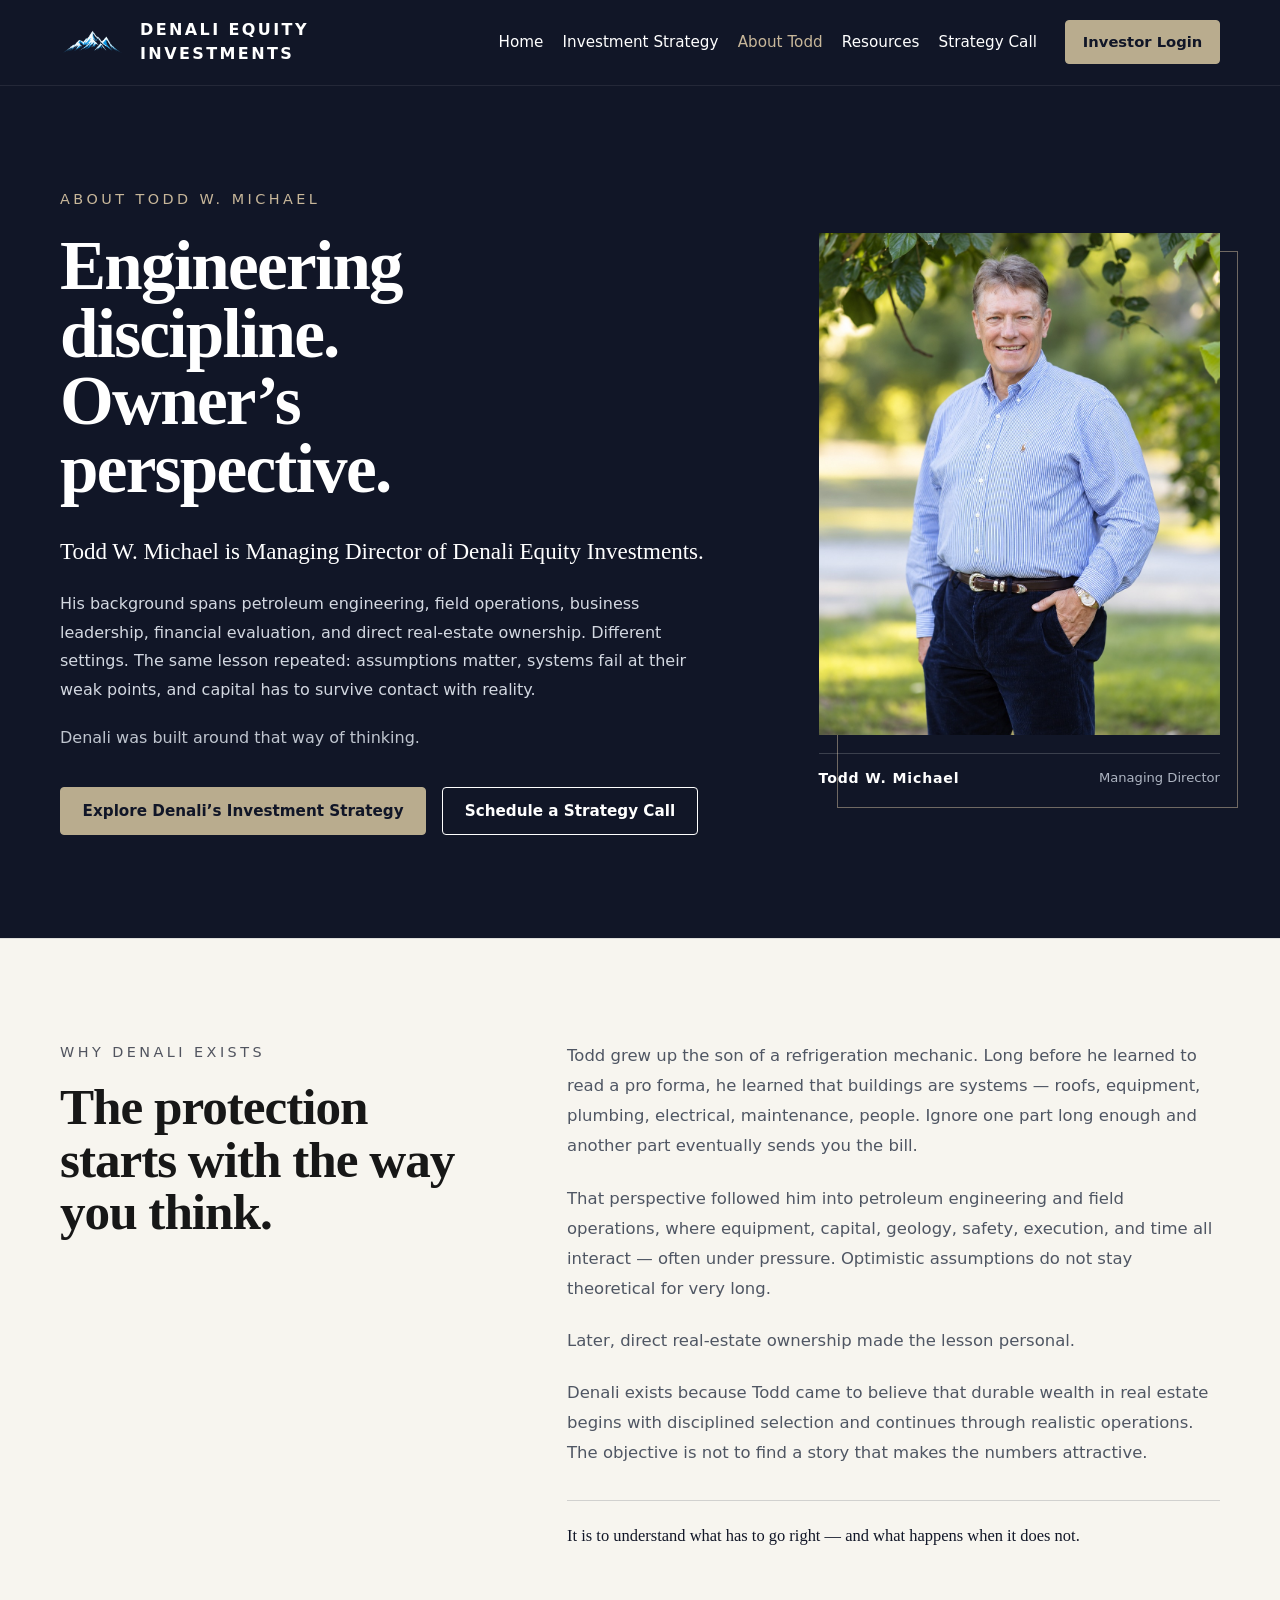
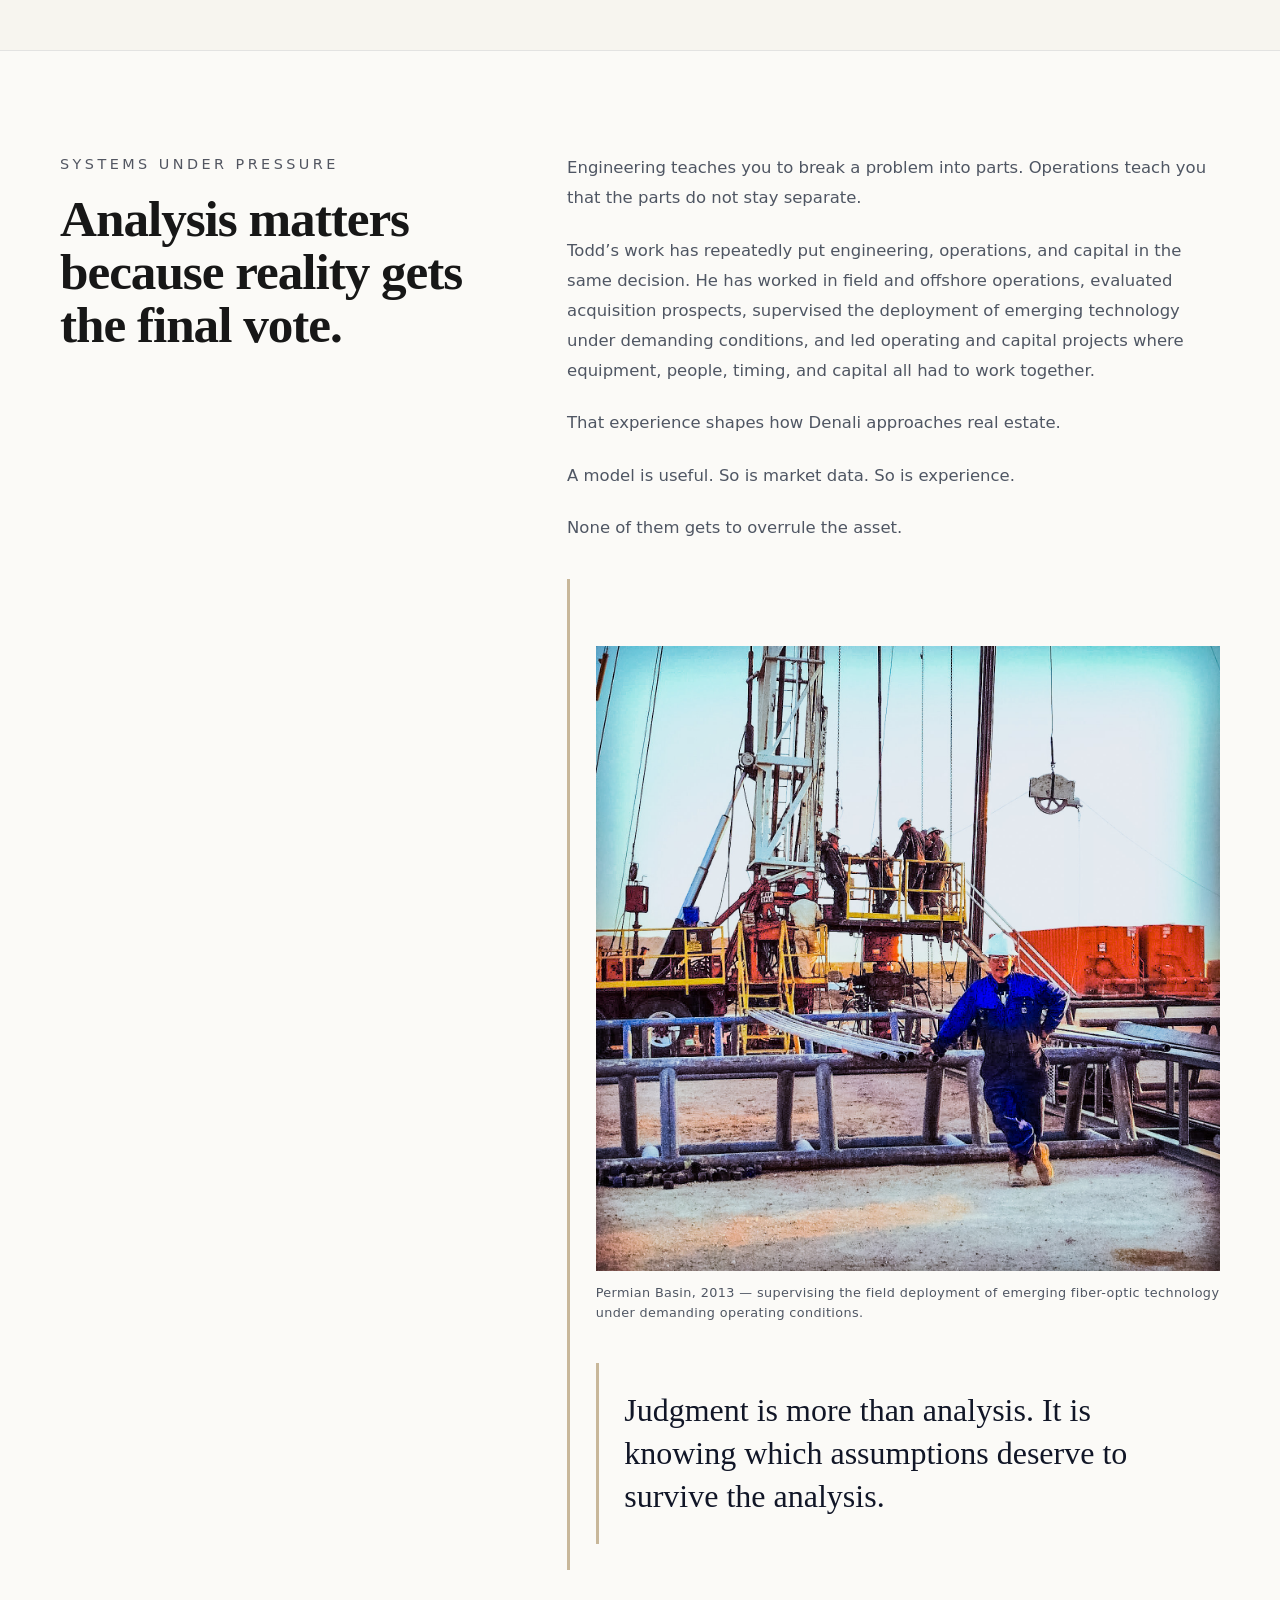
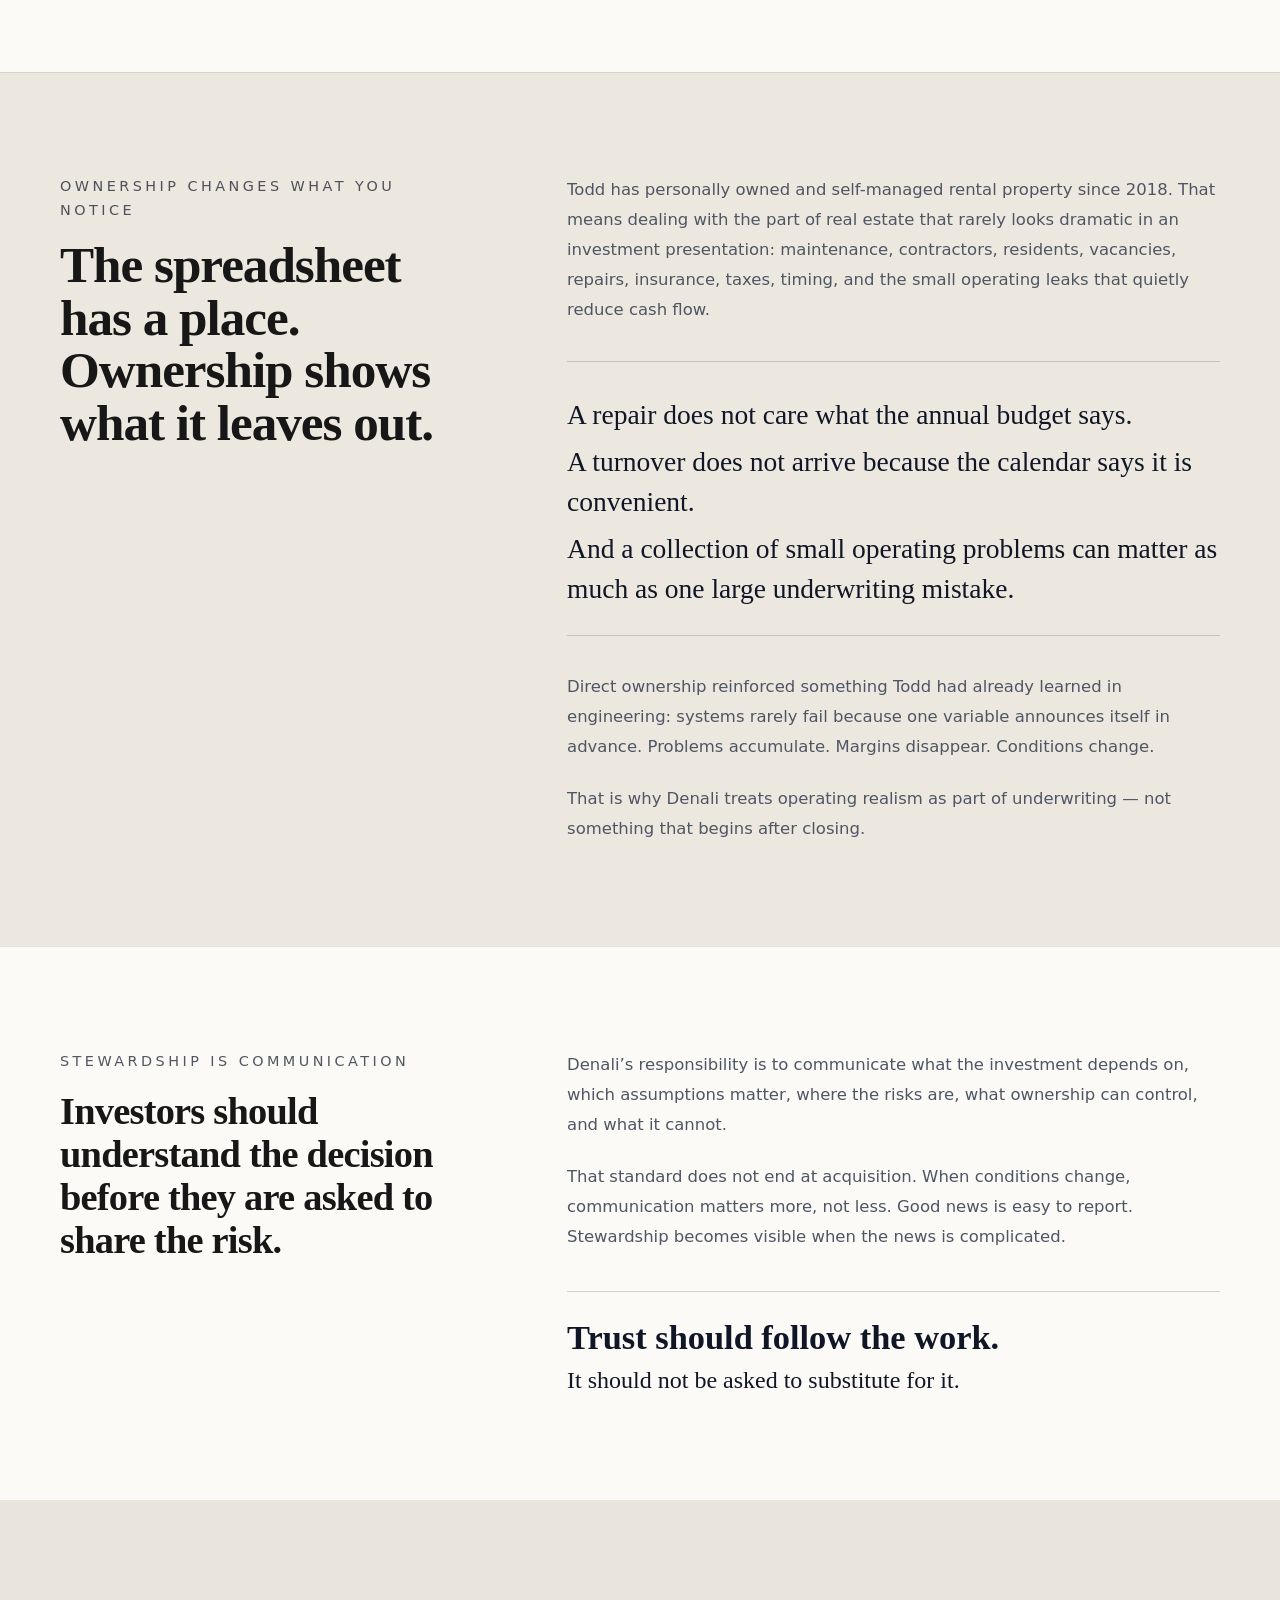
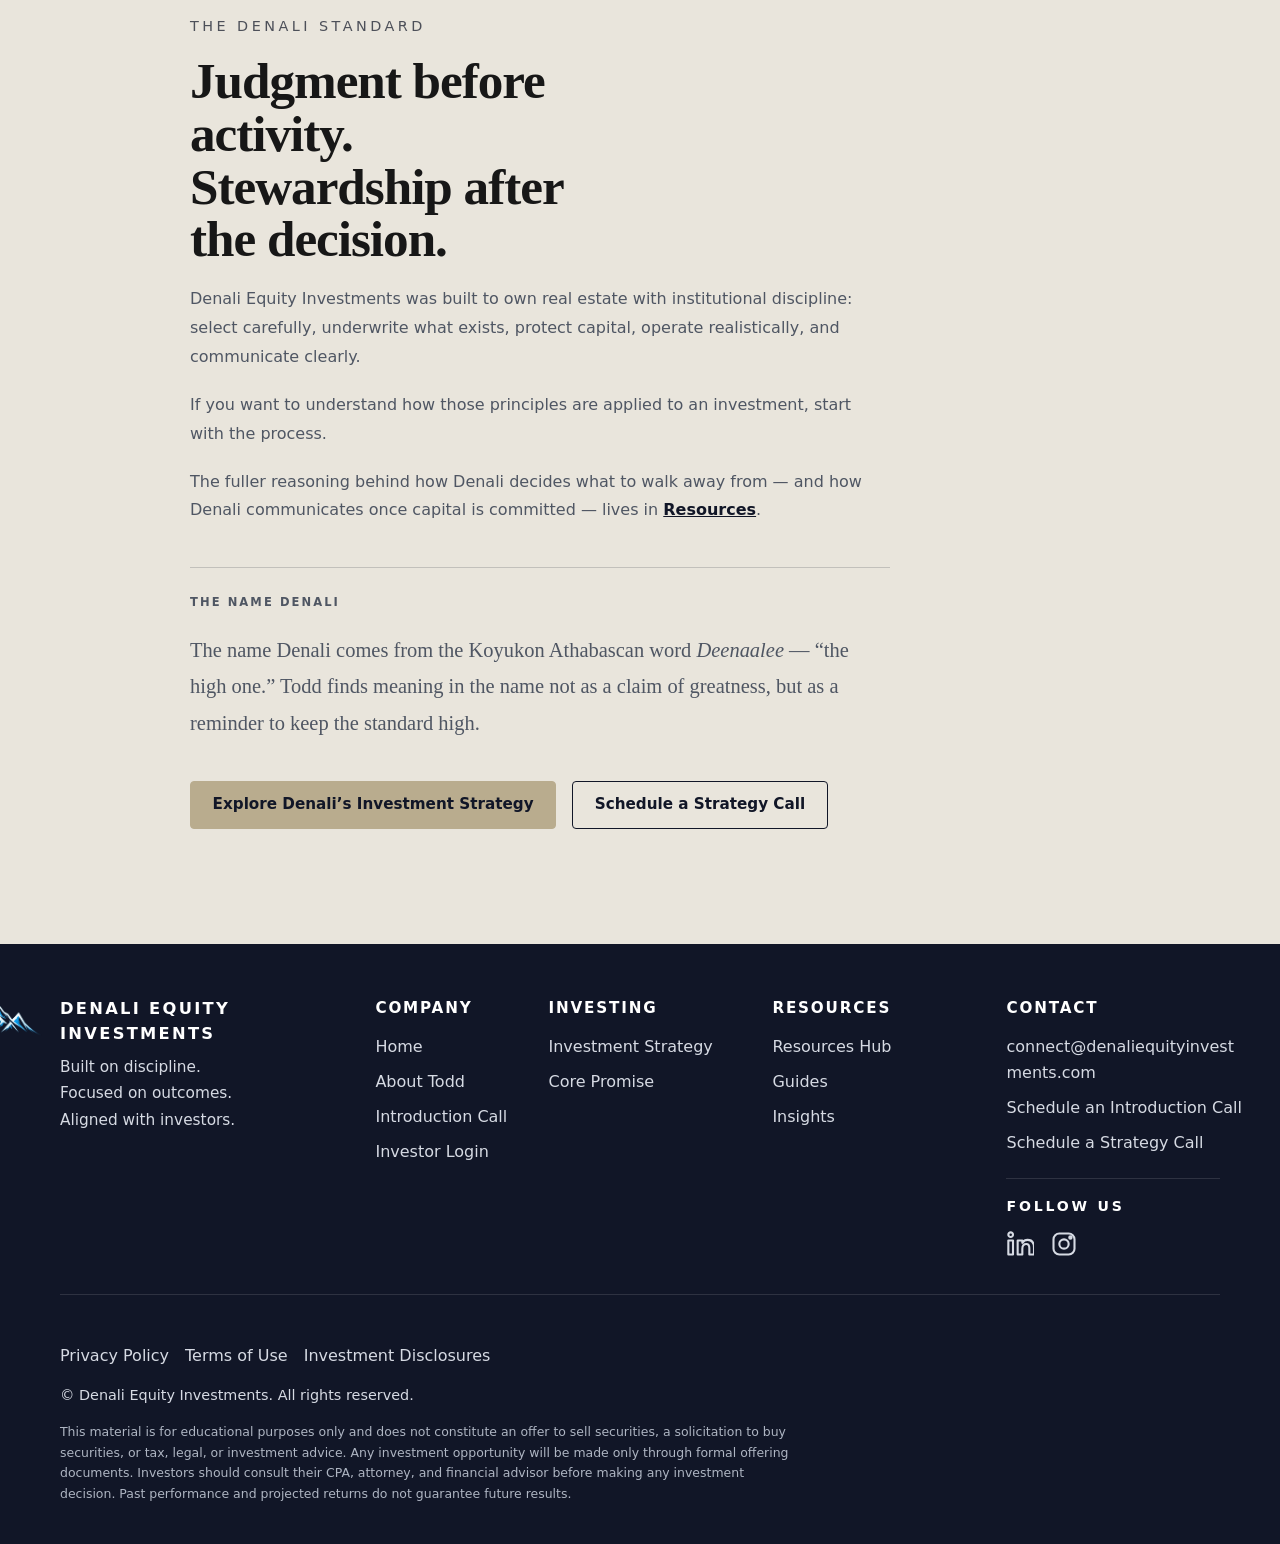
==== commit 14f014a0: "Add Denali public contact email" ====
--- a/about-todd.html
+++ b/about-todd.html
@@ -386,6 +386,7 @@
           <h2>Contact</h2>
 
           <ul>
+            <li><a class="footer-contact-email" href="mailto:connect@denaliequityinvestments.com">connect@denaliequityinvestments.com</a></li>
             <li><a href="https://unlockmyprivatewealth.com/introduction-call/">Schedule an Introduction Call</a></li>
 
             <li>
--- a/assets/css/styles.css
+++ b/assets/css/styles.css
@@ -449,6 +449,11 @@
   color: var(--denali-white);
 }
 
+.footer-column a.footer-contact-email {
+  white-space: normal;
+  overflow-wrap: anywhere;
+}
+
 .footer-contact-column {
   display: flex;
   flex-direction: column;
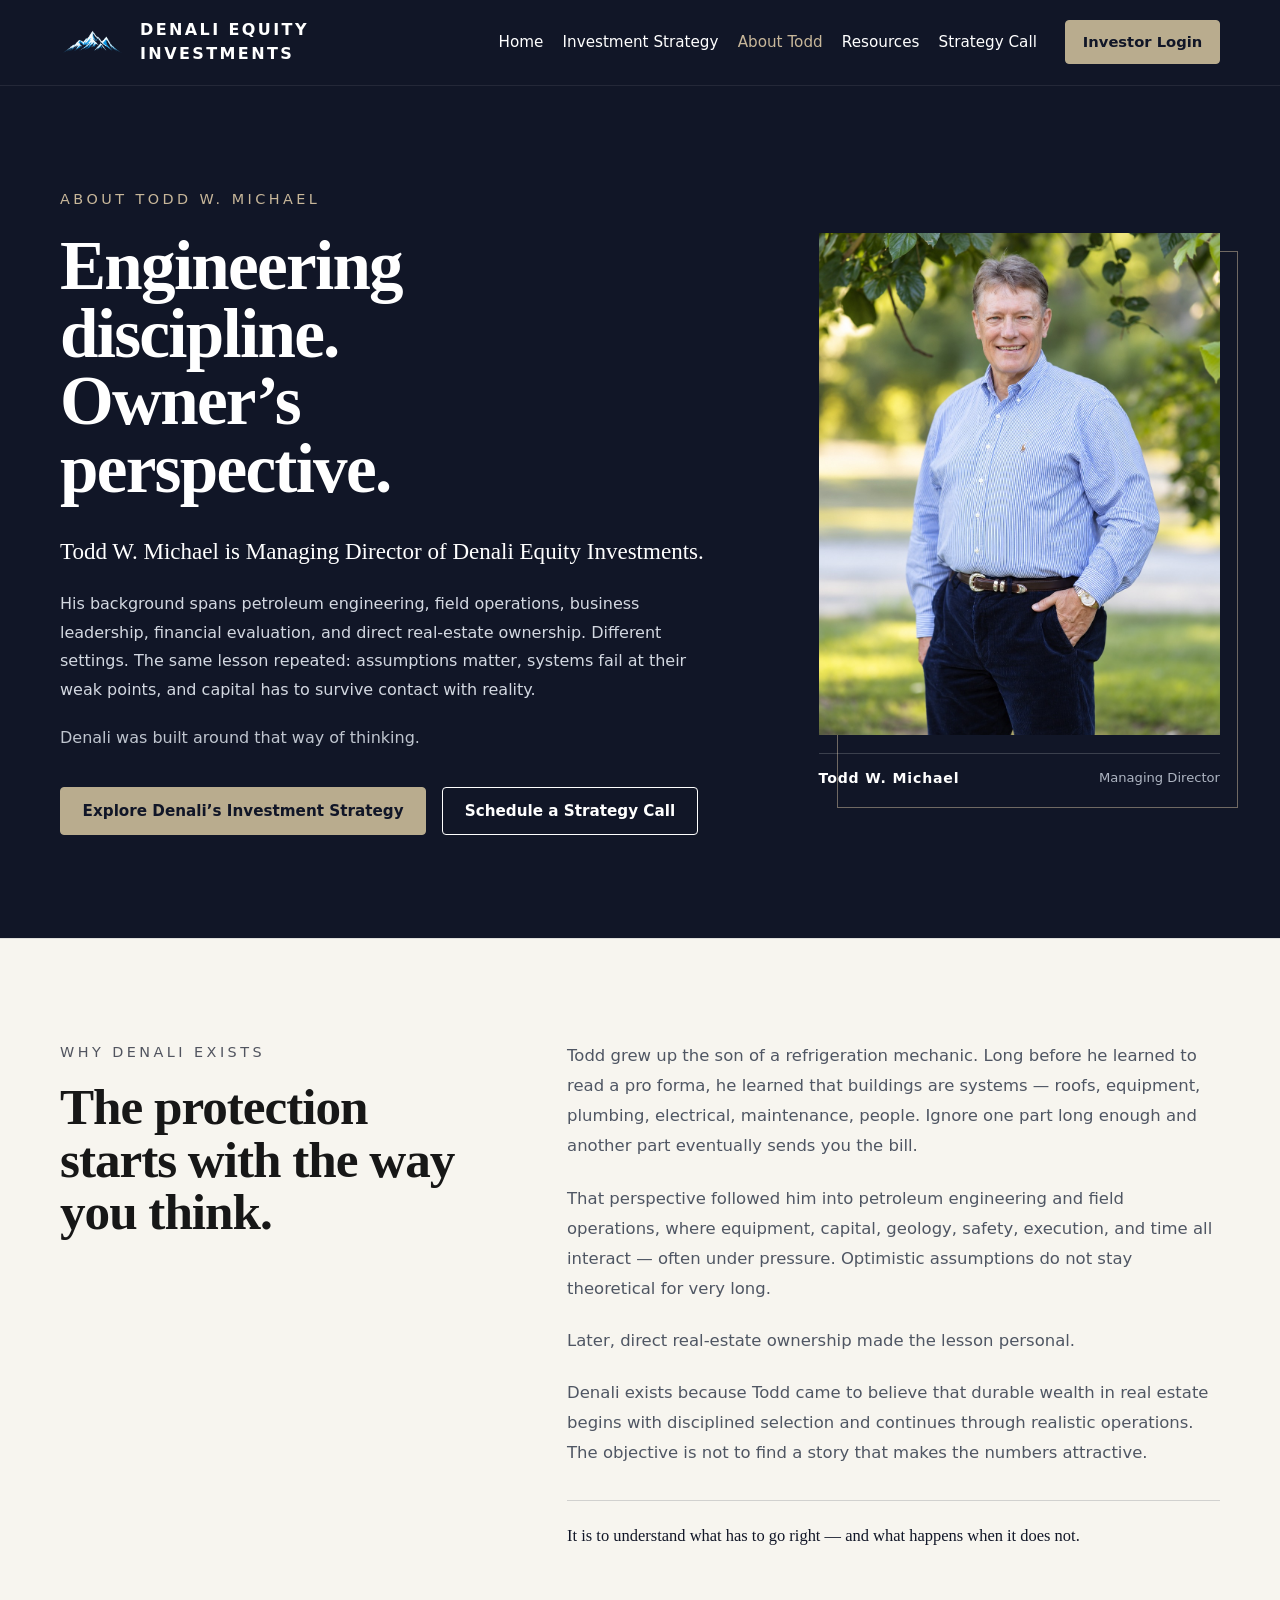
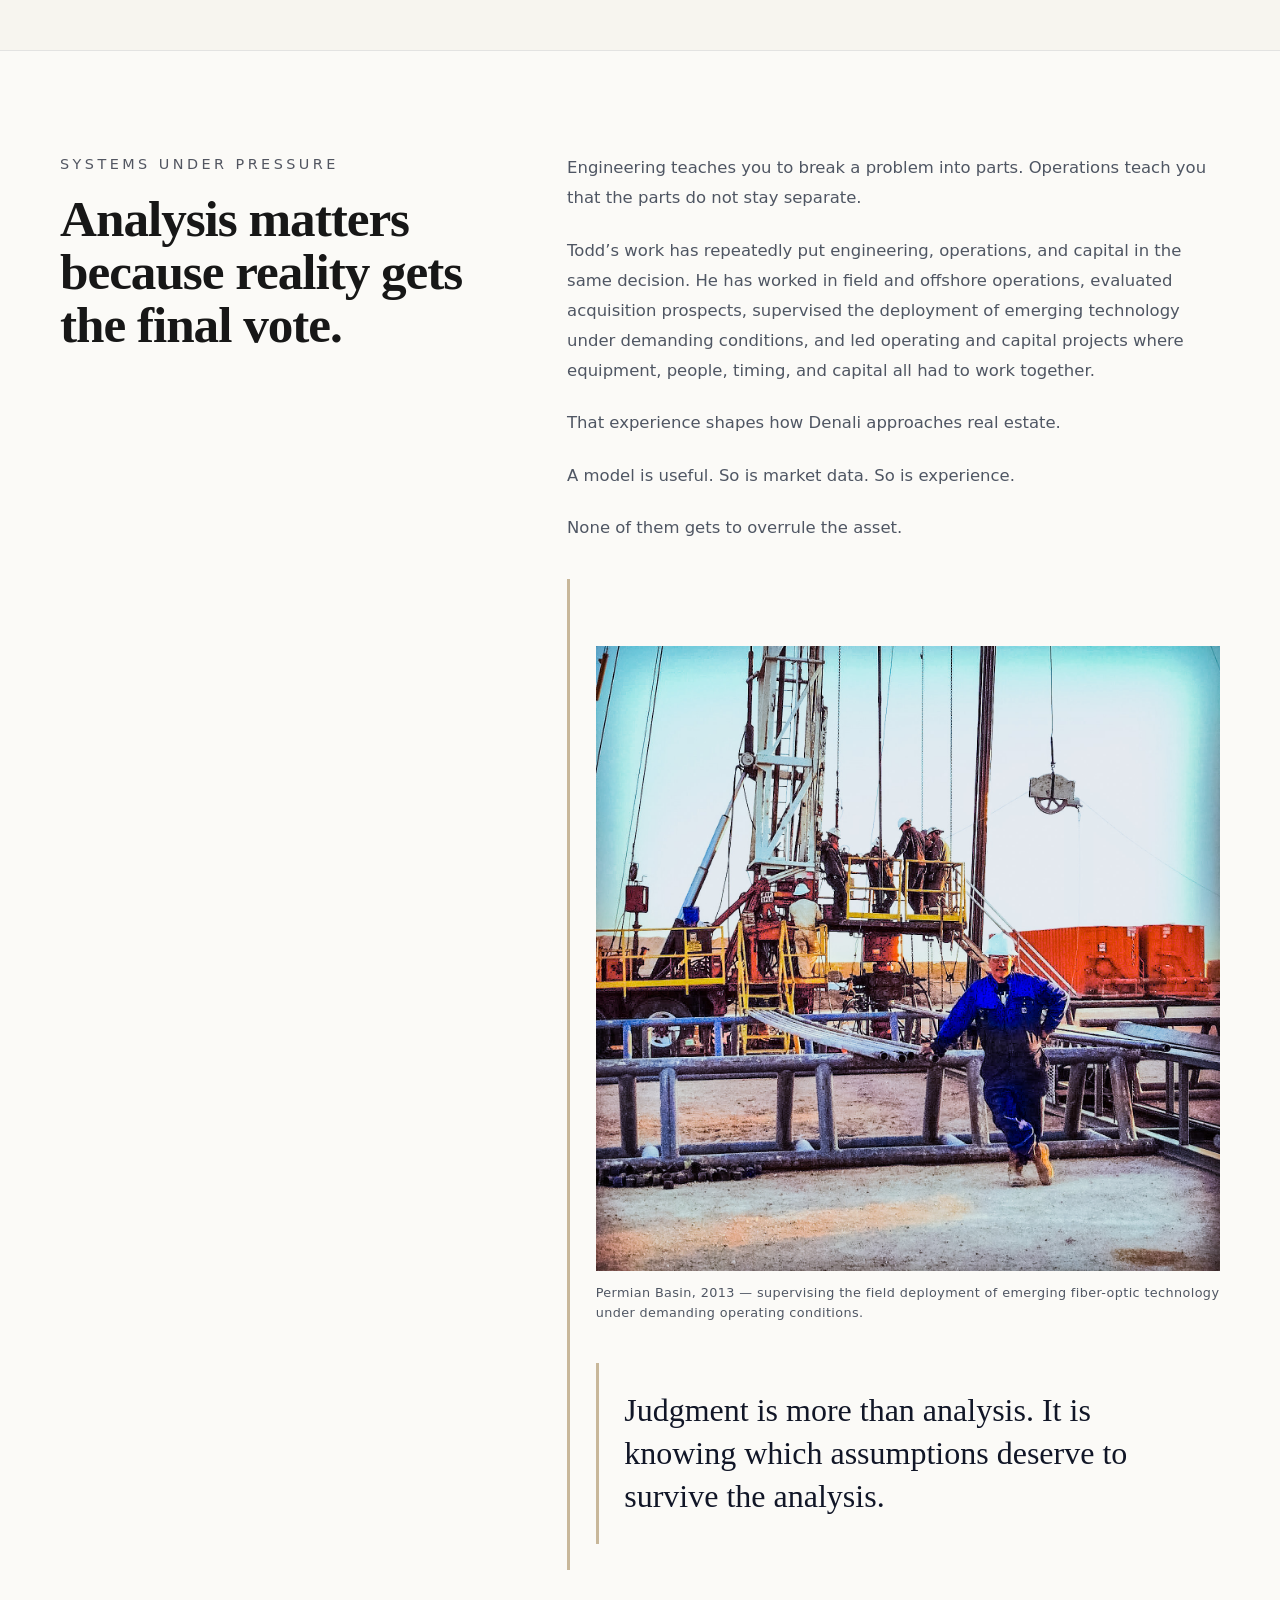
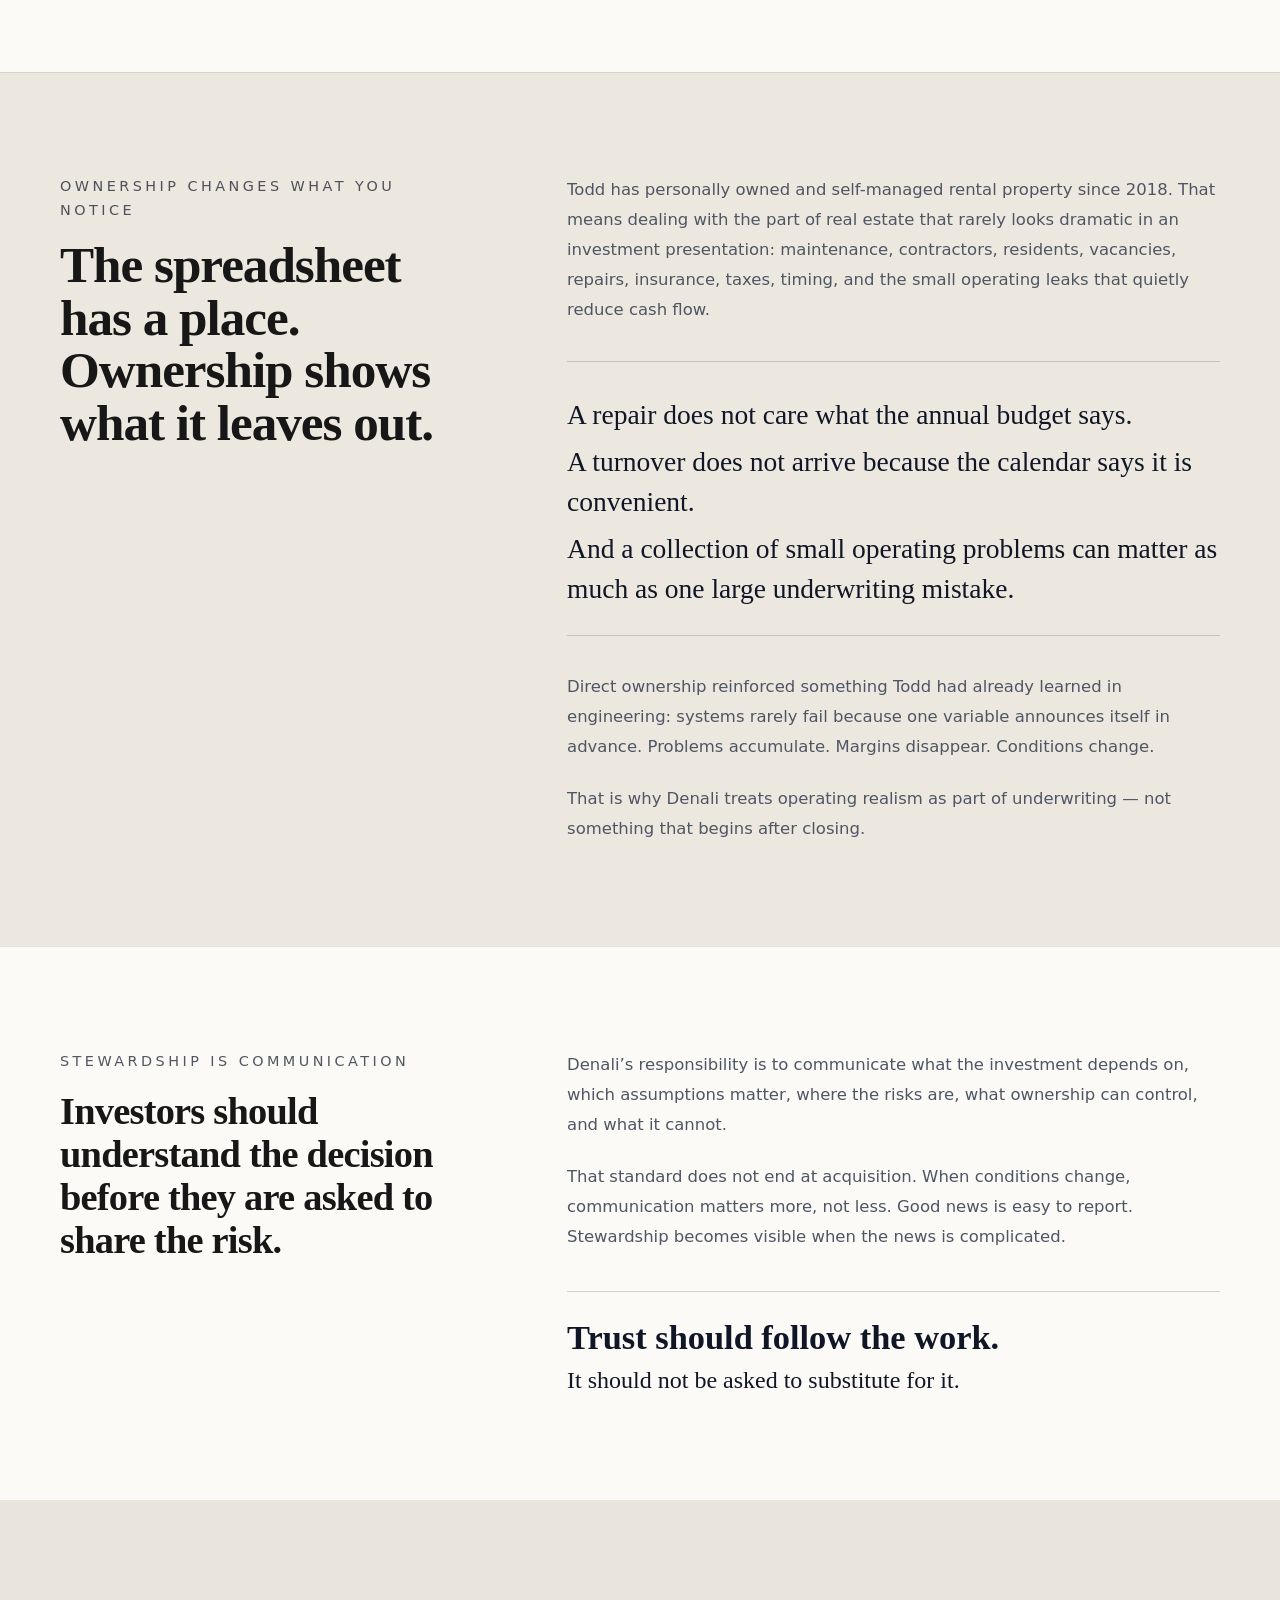
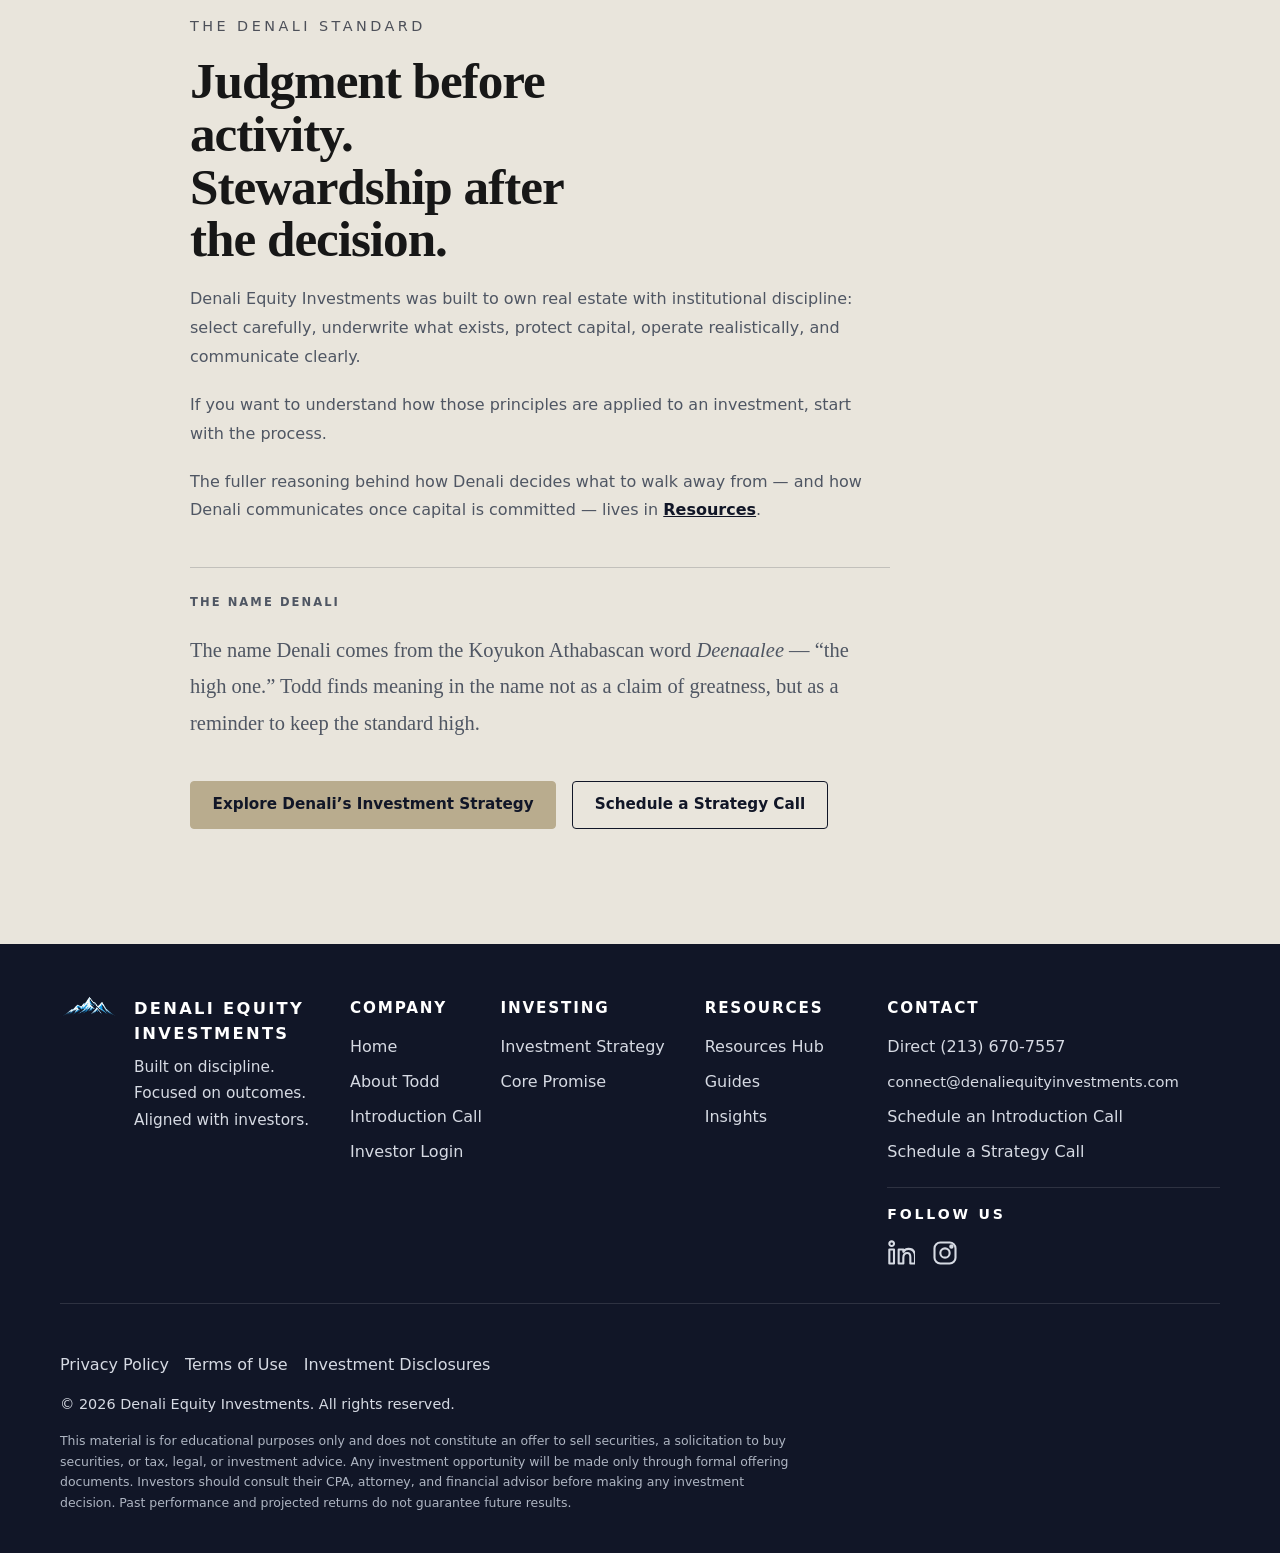
==== commit cc7ce011: "Finish footer: direct line, email layout, copyright" ====
--- a/about-todd.html
+++ b/about-todd.html
@@ -386,6 +386,7 @@
           <h2>Contact</h2>
 
           <ul>
+            <li class="footer-contact-phone">Direct <a href="tel:+12136707557">(213) 670-7557</a></li>
             <li><a class="footer-contact-email" href="mailto:connect@denaliequityinvestments.com">connect@denaliequityinvestments.com</a></li>
             <li><a href="https://unlockmyprivatewealth.com/introduction-call/">Schedule an Introduction Call</a></li>
 
@@ -454,7 +455,7 @@
         </p>
 
         <p class="footer-copyright">
-          © Denali Equity Investments. All rights reserved.
+          © 2026 Denali Equity Investments. All rights reserved.
         </p>
 
         <p class="legal footer-disclaimer">
--- a/assets/css/styles.css
+++ b/assets/css/styles.css
@@ -3378,3 +3378,59 @@
   font-size: clamp(1.3rem, 2.15vw, 1.72rem);
   line-height: 1.45 !important;
 }
+
+/* Footer contact finish: direct line, readable email, responsive columns. */
+.site-footer .footer-column a.footer-contact-email {
+  font-size: 0.92rem;
+  white-space: normal;
+  overflow-wrap: anywhere;
+  word-break: normal;
+}
+
+.site-footer .footer-contact-phone {
+  white-space: nowrap;
+}
+
+@media (min-width: 1181px) {
+  .site-footer .footer-grid {
+    grid-template-columns:
+      minmax(210px, 1.25fr)
+      minmax(100px, 0.6fr)
+      minmax(150px, 0.85fr)
+      minmax(130px, 0.75fr)
+      minmax(300px, 1.55fr);
+    gap: clamp(1rem, 1.7vw, 2rem);
+  }
+}
+
+@media (min-width: 721px) and (max-width: 1180px) {
+  .site-footer .footer-grid {
+    grid-template-columns: repeat(2, minmax(0, 1fr));
+  }
+  .site-footer .footer-brand {
+    grid-column: 1 / -1;
+  }
+}
+
+/* Keep the mountain inside the viewport when outer margins are narrow. */
+@media (min-width: 721px) and (max-width: 1376px) {
+  .site-footer .footer-brand {
+    position: static;
+    display: flex;
+    gap: 1rem;
+    padding-left: 0;
+  }
+  .site-footer .footer-brand .brand-logo {
+    position: static;
+    transform: none;
+    width: 58px;
+    margin: 0;
+    align-self: flex-start;
+  }
+}
+
+@media (max-width: 720px) {
+  .site-footer .footer-contact-column {
+    grid-column: 1 / -1;
+  }
+}
